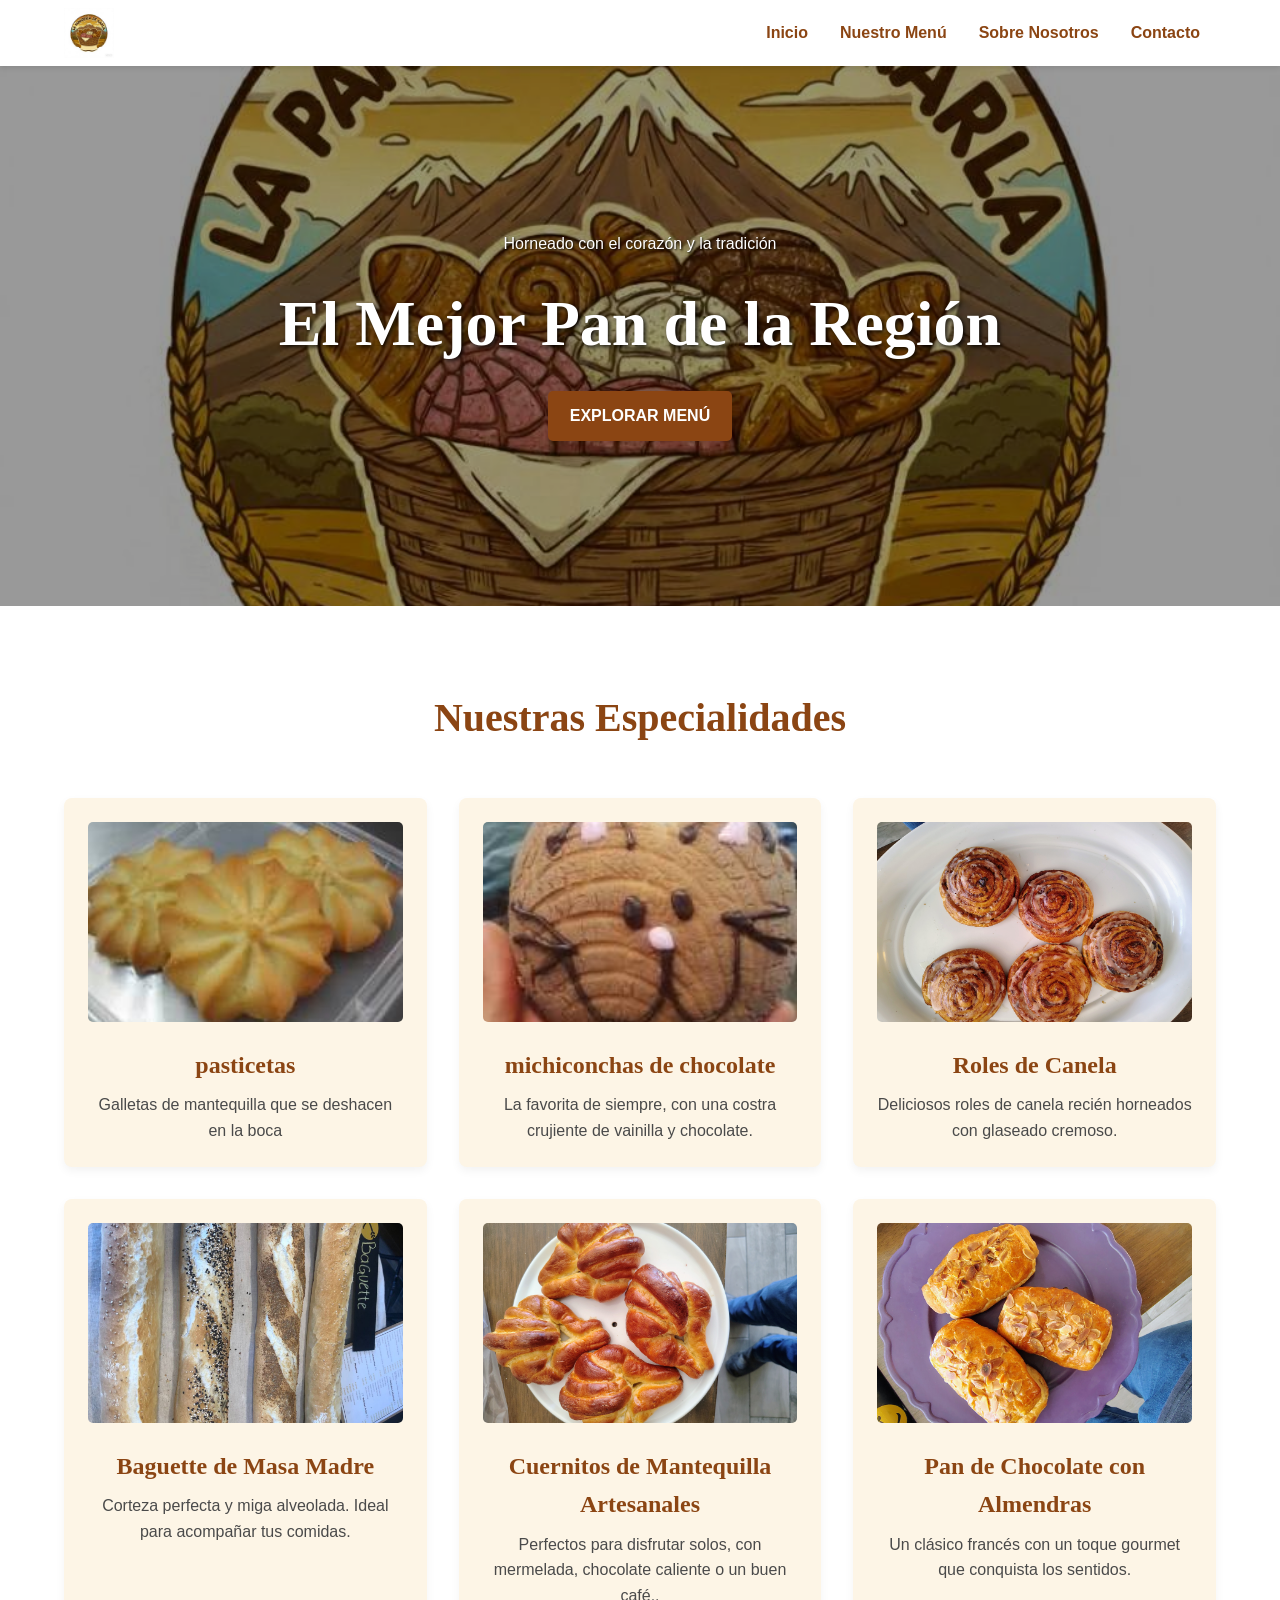
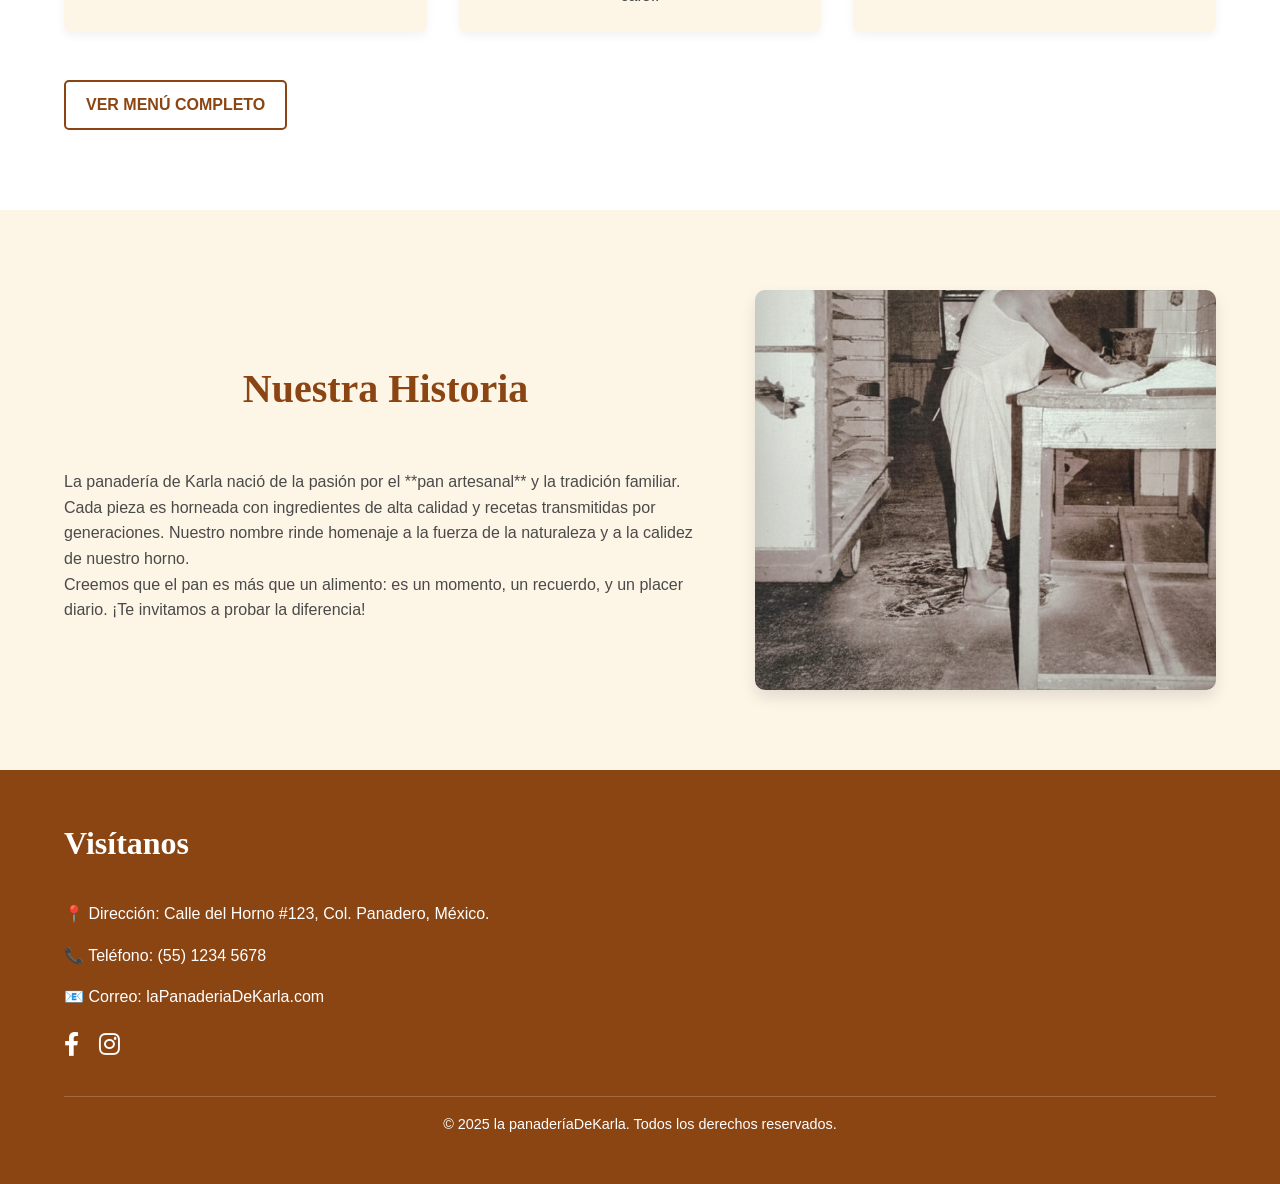
==== index.html @ d8d5f0ce "Update index.html" ====
<!DOCTYPE html>
<html lang="es">
<head>
    <meta charset="UTF-8">
    <meta name="viewport" content="width=device-width, initial-scale=1.0">
    <title>Panadería Artesanal de Karla</title>
    <link rel="stylesheet" href="styles.css">
    <link href="https://cdnjs.cloudflare.com/ajax/libs/font-awesome/6.0.0-beta3/css/all.min.css" rel="stylesheet">
    <script src="" crossorigin="anonymous" async></script>
</head>
<body>
    <header>
        <nav class="navbar">
            <a href="index.html" class="navbar-logo">
                <img src="imagenes/1760627696720.png" alt="La Panadería de Karla" class="logo-image-nav">
            </a>
            <input type="checkbox" id="menu-toggle" class="menu-toggle">
            <label for="menu-toggle" class="hamburger">
                <span class="line"></span>
                <span class="line"></span>
                <span class="line"></span>
            </label>
            <ul class="nav-links">
                <li><a href="#home">Inicio</a></li>
                <li><a href="#menu">Nuestro Menú</a></li>
                <li><a href="#about">Sobre Nosotros</a></li>
                <li><a href="#contact">Contacto</a></li>
            </ul>
        </nav>
    </header>
    <main>
        <section id="home" class="hero">
            <div class="hero-content">
                <p class="tagline">Horneado con el corazón y la tradición</p>
                <h2>El Mejor Pan de la Región</h2>
                <a href="#menu" class="btn primary">Explorar Menú</a>
            </div>
        </section>
        <section id="menu" class="menu-section">
            <h2 class="section-title">Nuestras Especialidades</h2>
            <div class="menu-grid">
                <div class="menu-item">
                    <a href="pasticetas.html">
                        <img src="imagenes/pastisetas.jpeg" alt="Pasticetas de Mantequilla">
                        <h3>pasticetas</h3>
                    </a>
                    <p>Galletas de mantequilla que se deshacen en la boca</p>
                </div>
                <div class="menu-item">
                    <a href="michiconchas.html">
                        <img src="imagenes/michiconchas.jpeg" alt="michiconchas">
                        <h3>michiconchas de chocolate </h3>
                    </a>
                    <p>La favorita de siempre, con una costra crujiente de vainilla y chocolate.</p>
                </div>
                <div class="menu-item">
                    <a href="roles_canela.html">
                        <img src="imagenes/IMG_20251023_111957752_HDR_AE.jpg" alt="Roles de Canela">
                        <h3>Roles de Canela</h3>
                    </a>
                    <p>Deliciosos roles de canela recién horneados con glaseado cremoso.</p>
                </div>
                <div class="menu-item">
                    <a href="baguette.html">
                    <img src="imagenes/IMG-20251023-WA0003.jpg" alt="baguette de Masa Madre">
                    <h3>Baguette de Masa Madre</h3>
                    </a>
                    <p>Corteza perfecta y miga alveolada. Ideal para acompañar tus comidas.</p>
                </div>
                <div class="menu-item">
                    <a href="Cuernitos.html">
                    <img src="imagenes/IMG_20251023_112115477_HDR_AE.jpg" alt="Cuernitos de Mantequilla Artesanales">
                    <h3>Cuernitos de Mantequilla Artesanales</h3>
                    </a>
                    <p>Perfectos para disfrutar solos, con mermelada, 
                        chocolate caliente o un buen café..</p>
                </div>
                <div class="menu-item">
                    <a href="Chocolatin.html">
                    <img src="imagenes/IMG_20251023_112148978_HDR_AE.jpg" alt="Pan de Chocolate con Almendras">
                    <h3>Pan de Chocolate con Almendras</h3>
                    </a>
                    <p>Un clásico francés con un toque gourmet que conquista los sentidos.</p>
                </div>
            </div>
            <a href="#" class="btn secondary">Ver Menú Completo</a>
        </section>
        <section id="about" class="about-section">
            <div class="about-content">
                <h2 class="section-title">Nuestra Historia</h2>
                <p>La panadería de Karla nació de la pasión por el **pan artesanal** y la tradición familiar.
                    Cada pieza es horneada con ingredientes de alta calidad y recetas transmitidas por generaciones.
                    Nuestro nombre rinde homenaje a la fuerza de la naturaleza y a la calidez de nuestro horno.</p>
                <p>Creemos que el pan es más que un alimento: es un momento, un recuerdo, y un placer diario. ¡Te invitamos a probar la diferencia!</p>
            </div>
            <img src="imagenes/1761285554789.jpg" alt="Panadero horneando pan" class="about-image">
        </section>
    </main>
    <footer id="contact" class="footer">
        <div class="footer-content">
            <h2 class="section-title">Visítanos</h2>
            <p>📍 Dirección: Calle del Horno #123, Col. Panadero, México.</p>
            <p>📞 Teléfono: (55) 1234 5678</p>
            <p>📧 Correo: laPanaderiaDeKarla.com</p>
            <div class="social-links">
                <a href="#" aria-label="Facebook"><i class="fab fa-facebook-f"></i></a>
                <a href="#" aria-label="Instagram"><i class="fab fa-instagram"></i></a>
            </div>
        </div>
        <div class="copyright">
            <p>&copy; 2025 la panaderíaDeKarla. Todos los derechos reservados.</p>
        </div>
    </footer>
    <script src="script.js"></script>
</body>
</html>
---- styles.css ----
/* VARIABLES DE COLOR */
:root {
    --color-bread-crust: #8b4513;
    --color-bread-inner: #f4a460;
    --color-background: #fdf5e6;
    --color-text: #4a4a4a;
    --color-white: #ffffff;
    --color-border: #ccc;
    --color-gray-light: #f0f0f0;
    --color-gray-medium: #999;
}

/* RESET Y FUENTES */
*,
*::before,
*::after {
    margin: 0;
    padding: 0;
    box-sizing: border-box;
}

body {
    font-family: 'Roboto', sans-serif;
    color: var(--color-text);
    background-color: var(--color-background);
    line-height: 1.6;
}

h1,
h2,
h3 {
    font-family: 'Playfair Display', serif;
    color: var(--color-bread-crust);
}

a {
    text-decoration: none;
    color: var(--color-bread-crust);
    transition: color 0.3s ease;
}

a:hover,
a:focus {
    color: #6d350c;
}

.section-title {
    text-align: center;
    font-size: 2.5rem;
    margin-bottom: 3rem;
}

/* ------------------------ */
/* ESTILOS DE BOTONES */
/* ------------------------ */
.btn {
    display: inline-block;
    padding: 10px 20px;
    border-radius: 5px;
    transition: background-color 0.3s ease, color 0.3s ease, border-color 0.3s ease;
    font-weight: 700;
    text-transform: uppercase;
    text-align: center;
    border: 2px solid transparent;
    cursor: pointer;
    -webkit-appearance: none;
    -moz-appearance: none;
    appearance: none;
}

/* Estilo Primario (Explorar Menú) */
.btn.primary {
    background-color: var(--color-bread-crust);
    /* Marrón */
    color: var(--color-white);
}

.btn.primary:hover,
.btn.primary:focus {
    background-color: #6d350c;
    outline: none;
    box-shadow: 0 2px 5px rgba(0, 0, 0, 0.2);
}

.btn.secondary {
    background-color: transparent;
    border-color: var(--color-bread-crust);
    color: var(--color-bread-crust);
}

.btn.secondary:hover,
.btn.secondary:focus {
    background-color: var(--color-bread-crust);
    color: var(--color-white);
    outline: none;
    box-shadow: 0 2px 5px rgba(0, 0, 0, 0.2);
}

/* ------------------------ */
/* NAVEGACIÓN (HEADER) */
/* ------------------------ */
header {
    background-color: var(--color-white);
    box-shadow: 0 2px 5px rgba(0, 0, 0, 0.1);
    position: sticky;
    top: 0;
    z-index: 1000;
}

.navbar {
    display: flex;
    justify-content: space-between;
    align-items: center;
    padding: 0.5rem 5%;
    min-height: 60px;
    width: 100%;
}

/* Estilos para el logo en el Navbar (Ajuste para que no se corte) */
.navbar-logo {
    display: flex;
    align-items: center;
    /* QUITAMOS max-height para que la imagen lo defina, pero ajustamos la imagen directamente */
}

.logo-image-nav {
    max-height: 50px;
    /* ¡CLAVE! Esto reduce el tamaño de la imagen del navbar */
    width: auto;
    vertical-align: middle;
}

/* Estilos originales del logo */
.logo {
    font-size: 1.5rem;
    margin: 0;
}

.logo-image {
    max-height: 50px;
    width: auto;
    vertical-align: middle;
}

.nav-links {
    list-style: none;
    display: flex;
}

.nav-links li a {
    padding: 0.5rem 1rem;
    display: block;
    font-weight: 700;
    transition: color 0.3s ease;
}

.nav-links li a:hover,
.nav-links li a:focus {
    color: var(--color-bread-inner);
}

/* Menú Hamburguesa (Móvil) */
.hamburger,
.menu-toggle {
    display: none;
}

/* ------------------------ */
/* SECCIÓN HERO (INICIO) - LOGO DE FONDO GRANDE Y DETRÁS DEL TEXTO */
/* ------------------------ */
.hero {
    /* Usamos el logo como fondo */
    background-image: url('imagenes/1760627696720.png');
    background-position: center center;
    background-repeat: no-repeat;
    /* ¡CLAVE! 'cover' para que cubra la zona y 'background-color' para el efecto gris */
    background-size: cover;
    background-color: #A9A9A9;
    /* Fondo gris para que se note detrás del logo (si es transparente) */
    height: 60vh;
    align-items: center;
    text-align: center;
    color: var(--color-white);
    position: relative;
    padding: 0;
    display: flex;
    justify-content: center;
    align-items: center;
    overflow: hidden;
}

/* Overlay para mejor legibilidad del texto */
.hero::before {
    content: '';
    position: absolute;
    top: 0;
    left: 0;
    right: 0;
    bottom: 0;
    /* Mantenemos el overlay (la capa oscura) */
    background-color: rgba(0, 0, 0, 0.4);
    z-index: 1;
    /* Esto asegura que el overlay esté detrás del texto */
}

.hero-content {
    position: relative;
    z-index: 2;
    /* Poner el texto encima del overlay (y por ende, encima del logo de fondo) */
    display: flex;
    flex-direction: column;
    justify-content: center;
    align-items: center;
}

.hero-content .tagline {
    margin-bottom: 1rem;
    text-shadow: 1px 1px 2px rgba(0, 0, 0, 0.8);
}

.hero-content h2 {
    font-size: 4rem;
    margin: 0;
    color: var(--color-white);
    text-shadow: 2px 2px 4px rgba(0, 0, 0, 0.8);
    margin-bottom: 1rem;
}

.hero-content .btn {
    margin-top: auto;
}

/* ------------------------ */
/* SECCIÓN MENÚ DESTACADO */
/* ------------------------ */
.menu-section {
    padding: 5rem 5%;
    background-color: var(--color-white);
}

.menu-grid {
    display: grid;
    grid-template-columns: repeat(auto-fit, minmax(300px, 1fr));
    gap: 2rem;
    margin-bottom: 3rem;
}

.menu-item {
    text-align: center;
    background-color: var(--color-background);
    padding: 1.5rem;
    border-radius: 8px;
    box-shadow: 0 4px 10px rgba(0, 0, 0, 0.05);
    transition: transform 0.2s ease-in-out;
}

.menu-item:hover,
.menu-item:focus {
    transform: scale(1.05);
    box-shadow: 0 6px 12px rgba(0, 0, 0, 0.1);
    outline: none;
}

.menu-item img {
    width: 100%;
    height: 200px;
    object-fit: cover;
    border-radius: 5px;
    margin-bottom: 1rem;
}

.menu-item h3 {
    margin-bottom: 0.5rem;
    font-size: 1.5rem;
}

/* Estilos para los enlaces en los menu-items */
.menu-item a {
    text-decoration: none;
    color: inherit; /* Hereda el color del texto del contenedor */
    display: block; /* Hace que el enlace ocupe todo el bloque */
    border-radius: 8px; /* Opcional: añade bordes redondeados */
    transition: all 0.3s ease; /* Transición suave */
}

.menu-item a:hover {
    transform: scale(1.03); /* Ligeramente más grande al hacer hover */
}

/* ------------------------ */
/* SECCIÓN SOBRE NOSOTROS */
/* ------------------------ */
.about-section {
    padding: 5rem 5%;
    display: flex;
    align-items: center;
    gap: 3rem;
}

.about-content {
    flex: 1;
}

.about-image {
    width: 40%;
    max-height: 400px;
    object-fit: cover;
    border-radius: 10px;
    box-shadow: 0 8px 15px rgba(0, 0, 0, 0.1);
}

/* ------------------------ */
/* FOOTER Y CONTACTO */
/* ------------------------ */
.footer {
    background-color: var(--color-bread-crust);
    color: var(--color-white);
    padding: 3rem 5%;
}

.footer-content {
    display: flex;
    flex-direction: column;
    gap: 1rem;
    margin-bottom: 2rem;
}

.footer .section-title {
    color: var(--color-white);
    text-align: left;
    margin-bottom: 1rem;
    font-size: 2rem;
}

.social-links a {
    color: var(--color-white);
    font-size: 1.5rem;
    margin-right: 1rem;
    transition: color 0.3s ease;
}

.social-links a:hover,
.social-links a:focus {
    color: var(--color-bread-inner);
}

.copyright {
    text-align: center;
    border-top: 1px solid rgba(255, 255, 255, 0.2);
    padding-top: 1rem;
    font-size: 0.9rem;
}

/* ------------------------ */
/* MEDIA QUERIES (RESPONSIVIDAD) */
/* ------------------------ */
/* Estilos para Tablet y Móvil (Pantallas menores a 992px) */
@media (max-width: 992px) {

    /* Hero */
    .hero-content h2 {
        font-size: 3rem;
    }

    /* Sobre Nosotros */
    .about-section {
        flex-direction: column;
        text-align: center;
    }

    .about-image {
        width: 100%;
        max-width: 450px;
    }

    /* Menú */
    .nav-links {
        position: fixed;
        top: 65px;
        /* Altura del header */
        left: 0;
        background-color: var(--color-bread-crust);
        width: 100%;
        height: 100vh;
        flex-direction: column;
        transform: translateX(-100%);
        transition: transform 0.3s ease-in-out;
        padding-top: 2rem;
    }

    .nav-links li a {
        color: var(--color-white);
        padding: 1rem 5%;
        border-bottom: 1px solid rgba(255, 255, 255, 0.1);
        text-align: center;
    }

    /* Menú Hamburguesa */
    .hamburger {
        display: block;
        cursor: pointer;
    }

    .hamburger .line {
        display: block;
        width: 25px;
        height: 3px;
        margin: 5px;
        background-color: var(--color-bread-crust);
        transition: all 0.3s ease;
    }

    /* Mostrar el menú al marcar el checkbox */
    .menu-toggle:checked~.nav-links {
        transform: translateX(0);
    }

    /* Animación de la hamburguesa (opcional) */
    .menu-toggle:checked~.hamburger .line:nth-child(1) {
        transform: translateY(8px) rotate(45deg);
    }

    .menu-toggle:checked~.hamburger .line:nth-child(2) {
        opacity: 0;
    }

    .menu-toggle:checked~.hamburger .line:nth-child(3) {
        transform: translateY(-8px) rotate(-45deg);
    }
}

/* ------------------------ */
/* ESTILOS PARA LA PÁGINA DE PRODUCTO */
/* ------------------------ */
.product-page {
    padding: 2rem 5%; /* Añade un poco de espacio alrededor del contenido */
}

.product-detail {
    display: flex;
    flex-direction: column; /* Apila la imagen y la información en pantallas pequeñas */
    align-items: center; /* Centra los elementos horizontalmente */
    gap: 2rem; /* Espacio entre la imagen y la información */
    max-width: 800px; /* Limita el ancho máximo del contenido */
    margin: 0 auto; /* Centra el contenido en la página */
}

.product-image {
    width: 100%; /* La imagen ocupa todo el ancho disponible */
    max-width: 500px; /* Ancho máximo de la imagen */
}

.product-image img {
    width: 100%; /* La imagen se ajusta al ancho de su contenedor */
    height: auto; /* Mantiene la proporción */
    display: block; /* Elimina espacio extra debajo de la imagen */
    border-radius: 8px; /* Bordes redondeados */
    box-shadow: 0 4px 8px rgba(0, 0, 0, 0.1); /* Sombra suave */
}

.product-info {
    text-align: center; /* Centra el texto en pantallas pequeñas */
}

.product-info h2 {
    font-size: 2rem;
    margin-bottom: 1rem;
}

.product-description {
    margin-bottom: 1rem;
}

.product-ingredients {
    font-style: italic;
    color: var(--color-gray-medium);
    margin-bottom: 1.5rem;
}

.product-buttons {
    display: flex;
    justify-content: center; /* Centra los botones horizontalmente */
    gap: 1rem; /* Espacio entre los botones */
}

/* Media query para pantallas más grandes (tablets y desktops) */
@media (min-width: 768px) {
    .product-detail {
        flex-direction: row; /* Coloca la imagen y la información lado a lado */
        text-align: left; /* Alinea el texto a la izquierda */
    }

    .product-image {
        width: 50%; /* La imagen ocupa el 50% del ancho */
    }

    .product-info {
        width: 50%; /* La información ocupa el 50% del ancho */
        text-align: left; /* Alinea el texto a la izquierda */
    }

    .product-buttons {
        justify-content: flex-start; /* Alinea los botones a la izquierda */
    }
}
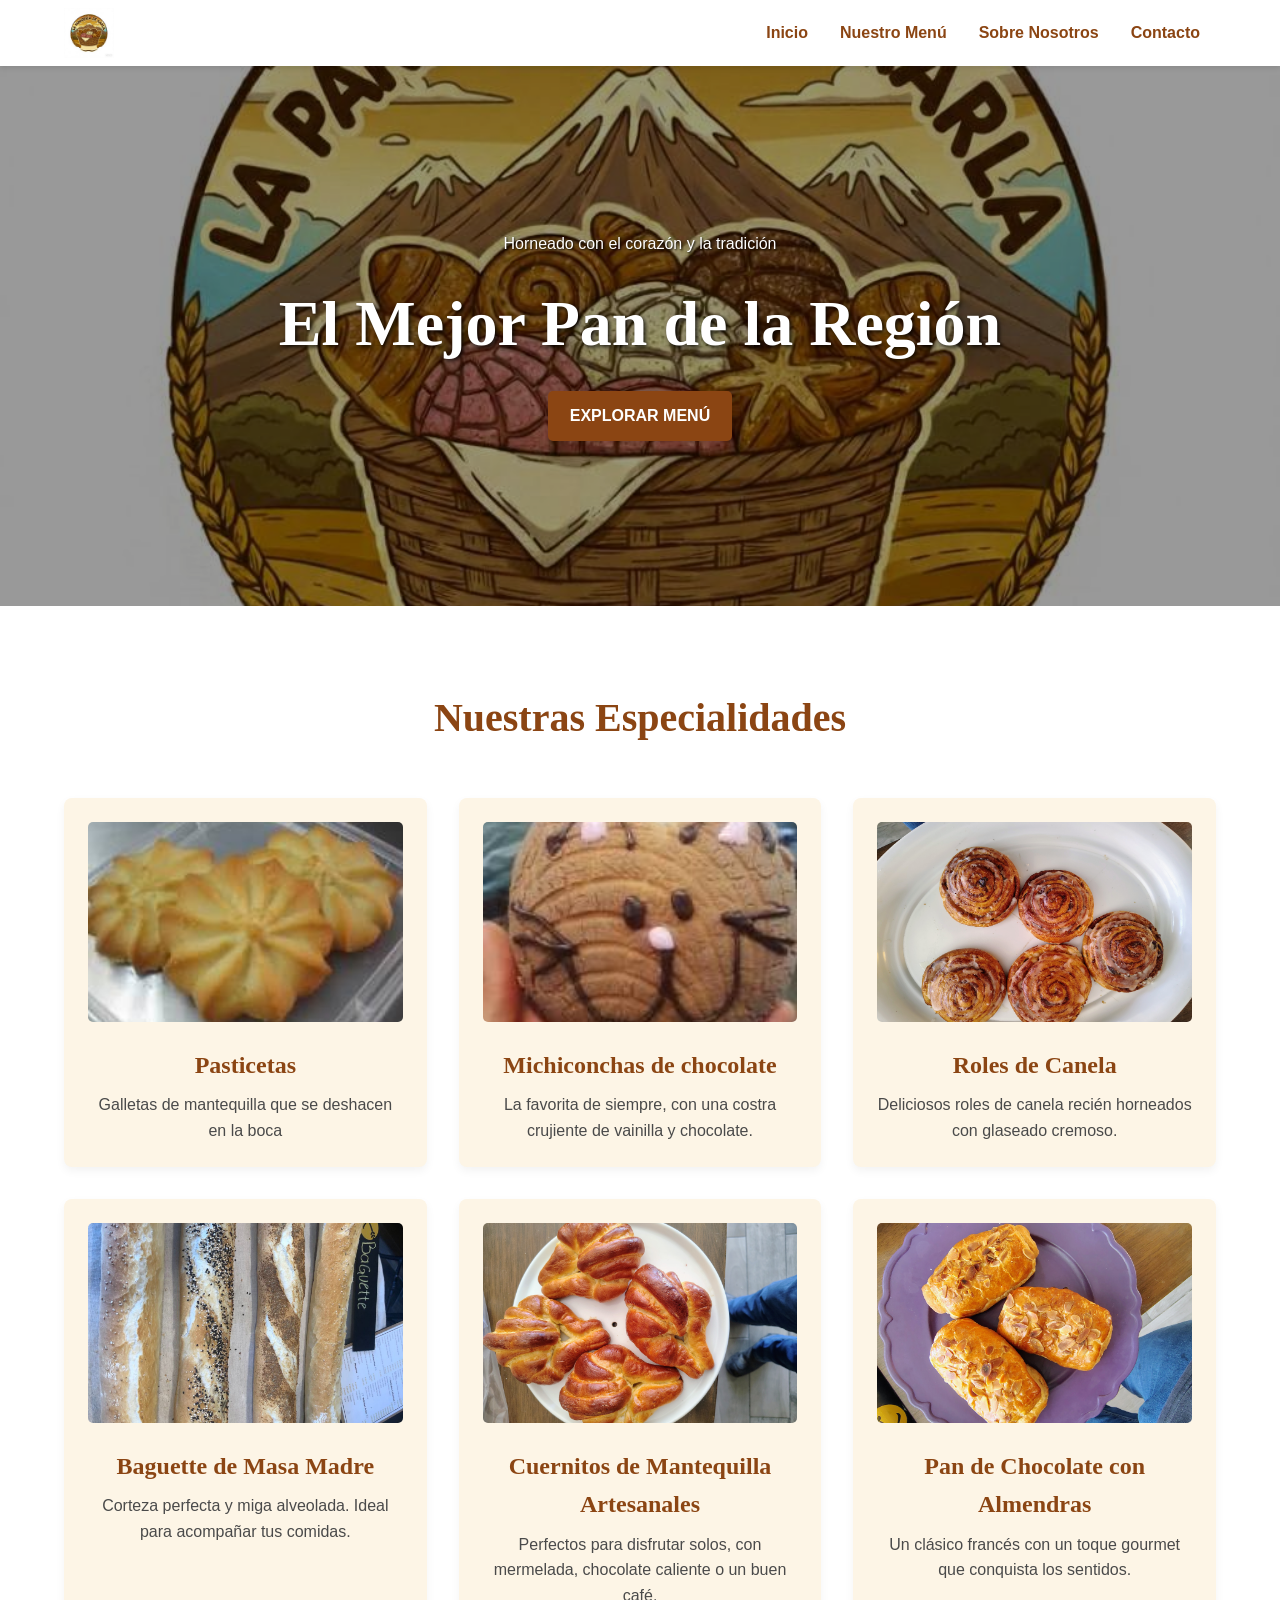
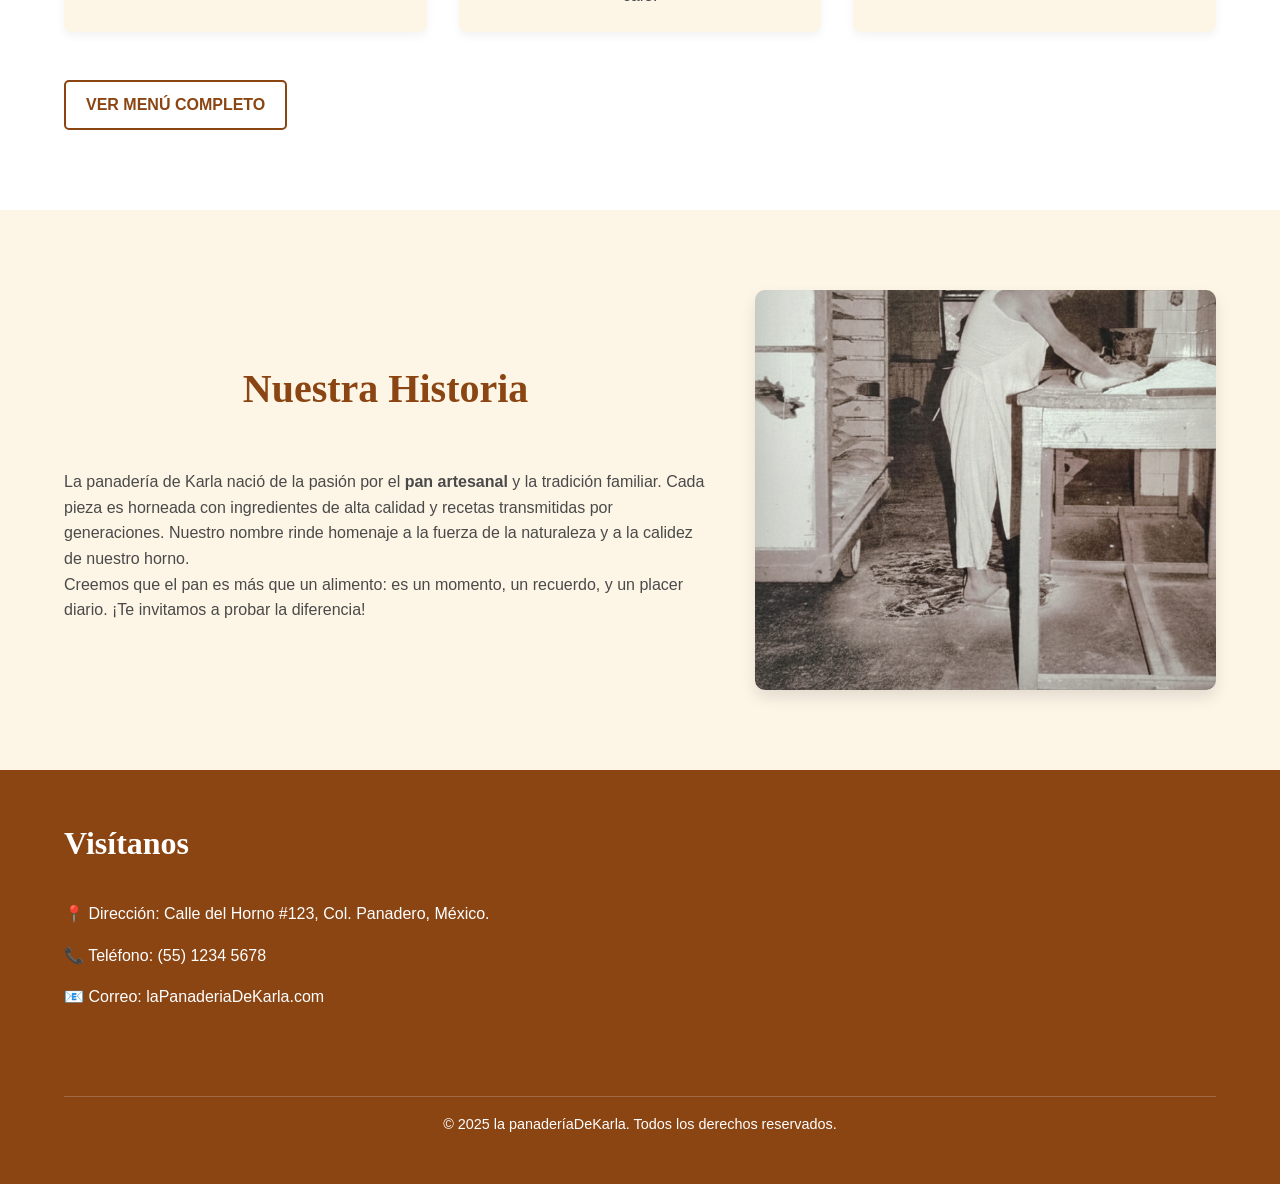
==== commit 413a3e6a: "Update index.html" ====
--- a/index.html
+++ b/index.html
@@ -5,7 +5,7 @@
     <meta name="viewport" content="width=device-width, initial-scale=1.0">
     <title>Panadería Artesanal de Karla</title>
     <link rel="stylesheet" href="styles.css">
-    <link href="https://cdnjs.cloudflare.com/ajax/libs/font-awesome/6.0.0-beta3/css/all.min.css" rel="stylesheet">
+    <link href="" rel="stylesheet">
     <script src="" crossorigin="anonymous" async></script>
 </head>
 <body>
@@ -42,14 +42,14 @@
                 <div class="menu-item">
                     <a href="pasticetas.html">
                         <img src="imagenes/pastisetas.jpeg" alt="Pasticetas de Mantequilla">
-                        <h3>pasticetas</h3>
+                        <h3>Pasticetas</h3>
                     </a>
                     <p>Galletas de mantequilla que se deshacen en la boca</p>
                 </div>
                 <div class="menu-item">
                     <a href="michiconchas.html">
-                        <img src="imagenes/michiconchas.jpeg" alt="michiconchas">
-                        <h3>michiconchas de chocolate </h3>
+                        <img src="imagenes/michiconchas.jpeg" alt="Michiconchas">
+                        <h3>Michiconchas de chocolate</h3>
                     </a>
                     <p>La favorita de siempre, con una costra crujiente de vainilla y chocolate.</p>
                 </div>
@@ -62,23 +62,22 @@
                 </div>
                 <div class="menu-item">
                     <a href="baguette.html">
-                    <img src="imagenes/IMG-20251023-WA0003.jpg" alt="baguette de Masa Madre">
-                    <h3>Baguette de Masa Madre</h3>
+                        <img src="imagenes/IMG-20251023-WA0003.jpg" alt="Baguette de Masa Madre">
+                        <h3>Baguette de Masa Madre</h3>
                     </a>
                     <p>Corteza perfecta y miga alveolada. Ideal para acompañar tus comidas.</p>
                 </div>
                 <div class="menu-item">
                     <a href="Cuernitos.html">
-                    <img src="imagenes/IMG_20251023_112115477_HDR_AE.jpg" alt="Cuernitos de Mantequilla Artesanales">
-                    <h3>Cuernitos de Mantequilla Artesanales</h3>
+                        <img src="imagenes/IMG_20251023_112115477_HDR_AE.jpg" alt="Cuernitos de Mantequilla Artesanales">
+                        <h3>Cuernitos de Mantequilla Artesanales</h3>
                     </a>
-                    <p>Perfectos para disfrutar solos, con mermelada, 
-                        chocolate caliente o un buen café..</p>
+                    <p>Perfectos para disfrutar solos, con mermelada, chocolate caliente o un buen café.</p>
                 </div>
                 <div class="menu-item">
                     <a href="Chocolatin.html">
-                    <img src="imagenes/IMG_20251023_112148978_HDR_AE.jpg" alt="Pan de Chocolate con Almendras">
-                    <h3>Pan de Chocolate con Almendras</h3>
+                        <img src="imagenes/IMG_20251023_112148978_HDR_AE.jpg" alt="Pan de Chocolate con Almendras">
+                        <h3>Pan de Chocolate con Almendras</h3>
                     </a>
                     <p>Un clásico francés con un toque gourmet que conquista los sentidos.</p>
                 </div>
@@ -88,7 +87,7 @@
         <section id="about" class="about-section">
             <div class="about-content">
                 <h2 class="section-title">Nuestra Historia</h2>
-                <p>La panadería de Karla nació de la pasión por el **pan artesanal** y la tradición familiar.
+                <p>La panadería de Karla nació de la pasión por el <b>pan artesanal</b> y la tradición familiar.
                     Cada pieza es horneada con ingredientes de alta calidad y recetas transmitidas por generaciones.
                     Nuestro nombre rinde homenaje a la fuerza de la naturaleza y a la calidez de nuestro horno.</p>
                 <p>Creemos que el pan es más que un alimento: es un momento, un recuerdo, y un placer diario. ¡Te invitamos a probar la diferencia!</p>
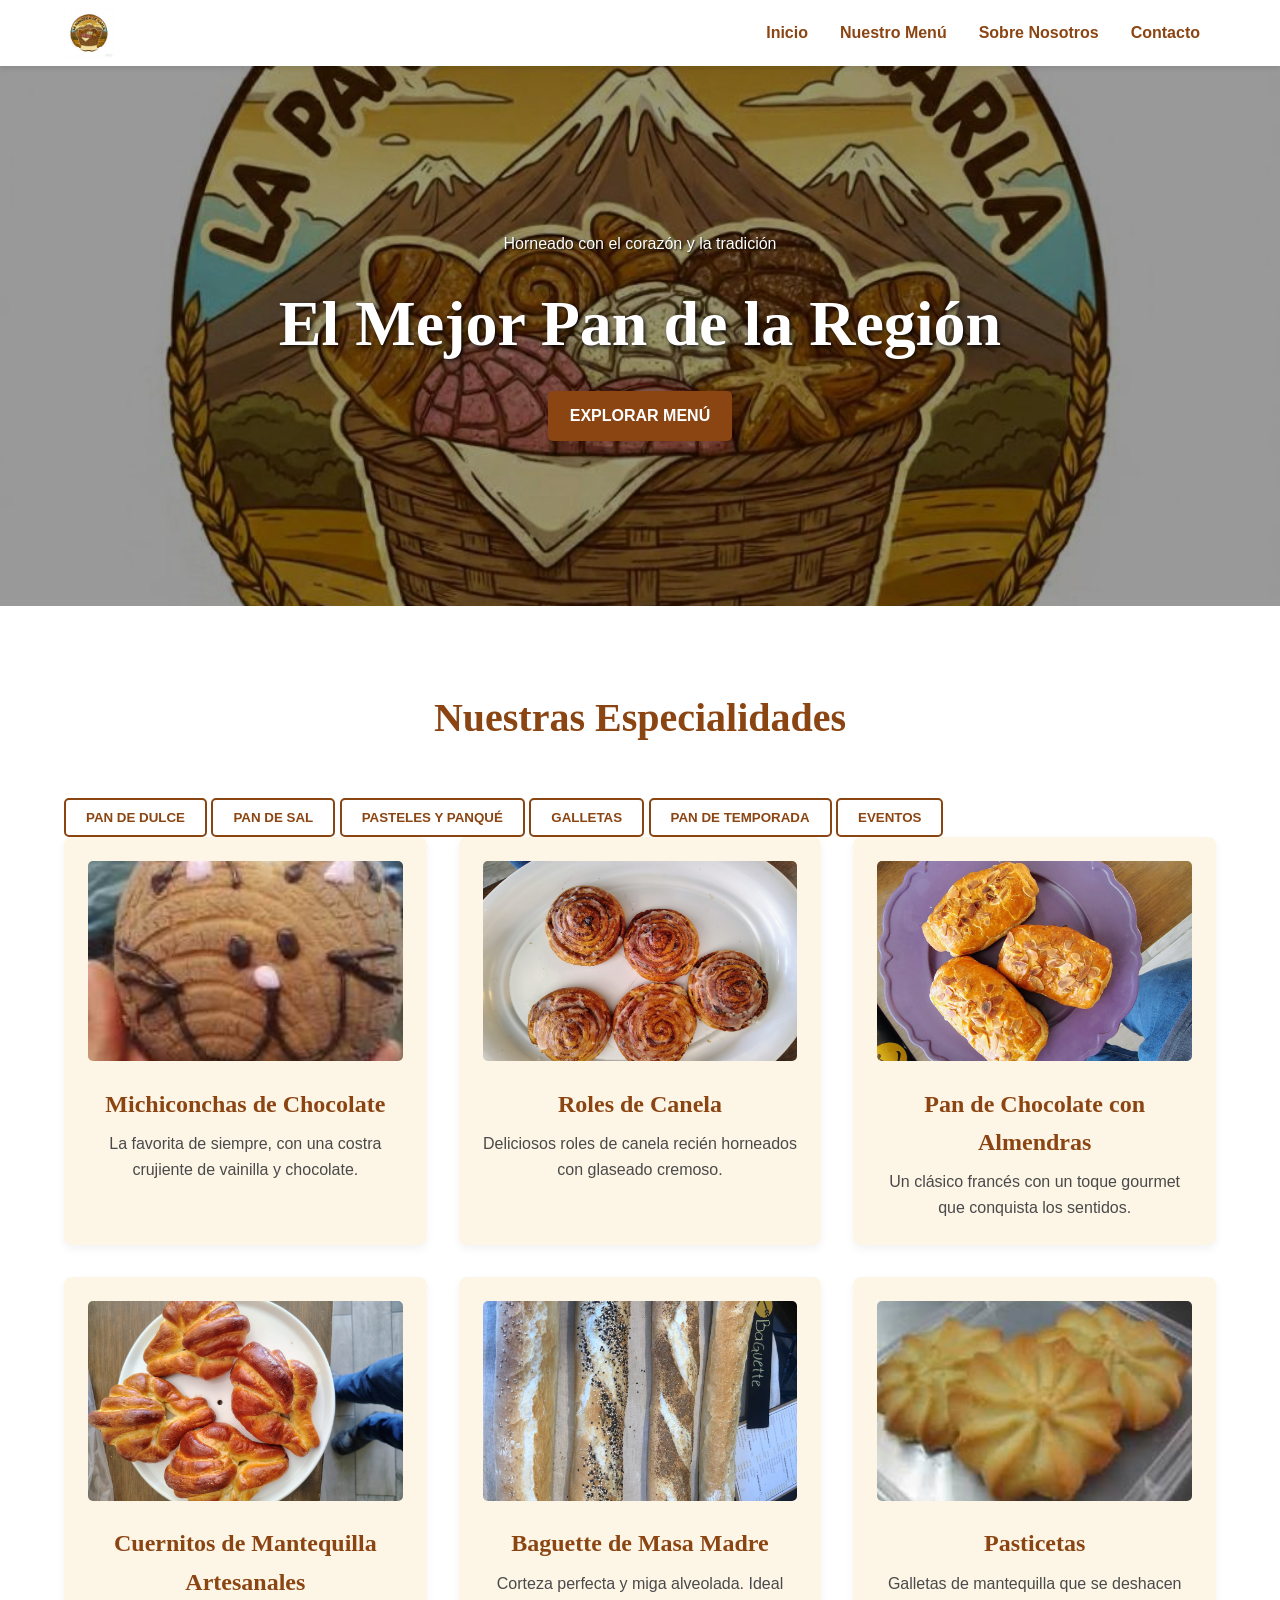
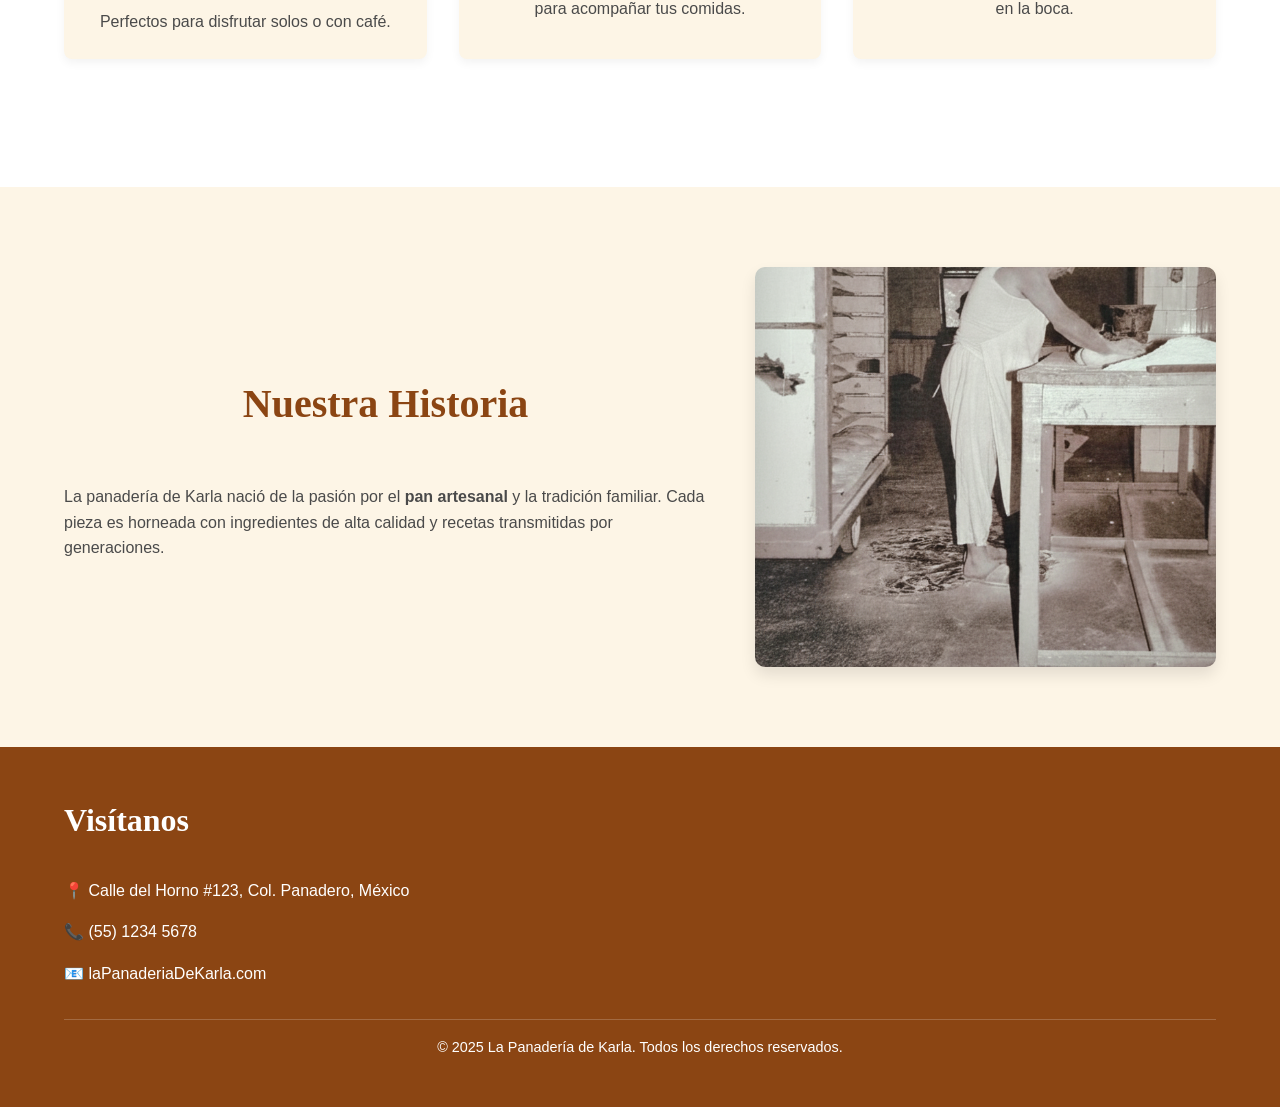
==== commit 92b365ac: "Update index.html" ====
--- a/index.html
+++ b/index.html
@@ -1,115 +1,133 @@
 <!DOCTYPE html>
 <html lang="es">
 <head>
-    <meta charset="UTF-8">
-    <meta name="viewport" content="width=device-width, initial-scale=1.0">
-    <title>Panadería Artesanal de Karla</title>
-    <link rel="stylesheet" href="styles.css">
-    <link href="" rel="stylesheet">
-    <script src="" crossorigin="anonymous" async></script>
+  <meta charset="UTF-8">
+  <meta name="viewport" content="width=device-width, initial-scale=1.0">
+  <title>Panadería Artesanal de Karla</title>
+  <link rel="stylesheet" href="styles.css">
 </head>
 <body>
-    <header>
-        <nav class="navbar">
-            <a href="index.html" class="navbar-logo">
-                <img src="imagenes/1760627696720.png" alt="La Panadería de Karla" class="logo-image-nav">
-            </a>
-            <input type="checkbox" id="menu-toggle" class="menu-toggle">
-            <label for="menu-toggle" class="hamburger">
-                <span class="line"></span>
-                <span class="line"></span>
-                <span class="line"></span>
-            </label>
-            <ul class="nav-links">
-                <li><a href="#home">Inicio</a></li>
-                <li><a href="#menu">Nuestro Menú</a></li>
-                <li><a href="#about">Sobre Nosotros</a></li>
-                <li><a href="#contact">Contacto</a></li>
-            </ul>
-        </nav>
-    </header>
-    <main>
-        <section id="home" class="hero">
-            <div class="hero-content">
-                <p class="tagline">Horneado con el corazón y la tradición</p>
-                <h2>El Mejor Pan de la Región</h2>
-                <a href="#menu" class="btn primary">Explorar Menú</a>
-            </div>
-        </section>
-        <section id="menu" class="menu-section">
-            <h2 class="section-title">Nuestras Especialidades</h2>
-            <div class="menu-grid">
-                <div class="menu-item">
-                    <a href="pasticetas.html">
-                        <img src="imagenes/pastisetas.jpeg" alt="Pasticetas de Mantequilla">
-                        <h3>Pasticetas</h3>
-                    </a>
-                    <p>Galletas de mantequilla que se deshacen en la boca</p>
-                </div>
-                <div class="menu-item">
-                    <a href="michiconchas.html">
-                        <img src="imagenes/michiconchas.jpeg" alt="Michiconchas">
-                        <h3>Michiconchas de chocolate</h3>
-                    </a>
-                    <p>La favorita de siempre, con una costra crujiente de vainilla y chocolate.</p>
-                </div>
-                <div class="menu-item">
-                    <a href="roles_canela.html">
-                        <img src="imagenes/IMG_20251023_111957752_HDR_AE.jpg" alt="Roles de Canela">
-                        <h3>Roles de Canela</h3>
-                    </a>
-                    <p>Deliciosos roles de canela recién horneados con glaseado cremoso.</p>
-                </div>
-                <div class="menu-item">
-                    <a href="baguette.html">
-                        <img src="imagenes/IMG-20251023-WA0003.jpg" alt="Baguette de Masa Madre">
-                        <h3>Baguette de Masa Madre</h3>
-                    </a>
-                    <p>Corteza perfecta y miga alveolada. Ideal para acompañar tus comidas.</p>
-                </div>
-                <div class="menu-item">
-                    <a href="Cuernitos.html">
-                        <img src="imagenes/IMG_20251023_112115477_HDR_AE.jpg" alt="Cuernitos de Mantequilla Artesanales">
-                        <h3>Cuernitos de Mantequilla Artesanales</h3>
-                    </a>
-                    <p>Perfectos para disfrutar solos, con mermelada, chocolate caliente o un buen café.</p>
-                </div>
-                <div class="menu-item">
-                    <a href="Chocolatin.html">
-                        <img src="imagenes/IMG_20251023_112148978_HDR_AE.jpg" alt="Pan de Chocolate con Almendras">
-                        <h3>Pan de Chocolate con Almendras</h3>
-                    </a>
-                    <p>Un clásico francés con un toque gourmet que conquista los sentidos.</p>
-                </div>
-            </div>
-            <a href="#" class="btn secondary">Ver Menú Completo</a>
-        </section>
-        <section id="about" class="about-section">
-            <div class="about-content">
-                <h2 class="section-title">Nuestra Historia</h2>
-                <p>La panadería de Karla nació de la pasión por el <b>pan artesanal</b> y la tradición familiar.
-                    Cada pieza es horneada con ingredientes de alta calidad y recetas transmitidas por generaciones.
-                    Nuestro nombre rinde homenaje a la fuerza de la naturaleza y a la calidez de nuestro horno.</p>
-                <p>Creemos que el pan es más que un alimento: es un momento, un recuerdo, y un placer diario. ¡Te invitamos a probar la diferencia!</p>
-            </div>
-            <img src="imagenes/1761285554789.jpg" alt="Panadero horneando pan" class="about-image">
-        </section>
-    </main>
-    <footer id="contact" class="footer">
-        <div class="footer-content">
-            <h2 class="section-title">Visítanos</h2>
-            <p>📍 Dirección: Calle del Horno #123, Col. Panadero, México.</p>
-            <p>📞 Teléfono: (55) 1234 5678</p>
-            <p>📧 Correo: laPanaderiaDeKarla.com</p>
-            <div class="social-links">
-                <a href="#" aria-label="Facebook"><i class="fab fa-facebook-f"></i></a>
-                <a href="#" aria-label="Instagram"><i class="fab fa-instagram"></i></a>
-            </div>
+  <header>
+    <nav class="navbar">
+      <a href="index.html" class="navbar-logo">
+        <img src="imagenes/1760627696720.png" alt="La Panadería de Karla" class="logo-image-nav">
+      </a>
+      <input type="checkbox" id="menu-toggle" class="menu-toggle">
+      <label for="menu-toggle" class="hamburger">
+        <span class="line"></span>
+        <span class="line"></span>
+        <span class="line"></span>
+      </label>
+      <ul class="nav-links">
+        <li><a href="#home">Inicio</a></li>
+        <li><a href="#menu">Nuestro Menú</a></li>
+        <li><a href="#about">Sobre Nosotros</a></li>
+        <li><a href="#contact">Contacto</a></li>
+      </ul>
+    </nav>
+  </header>
+
+  <main>
+    <section id="home" class="hero">
+      <div class="hero-content">
+        <p class="tagline">Horneado con el corazón y la tradición</p>
+        <h2>El Mejor Pan de la Región</h2>
+        <a href="#menu" class="btn primary">Explorar Menú</a>
+      </div>
+    </section>
+
+    <section id="menu" class="menu-section">
+      <h2 class="section-title">Nuestras Especialidades</h2>
+
+      <!-- BOTONES DE CATEGORÍAS -->
+      <div class="category-buttons">
+        <button class="btn secondary active" data-category="pan-dulce">Pan de Dulce</button>
+        <button class="btn secondary" data-category="pan-sal">Pan de Sal</button>
+        <button class="btn secondary" data-category="pasteles">Pasteles y Panqué</button>
+        <button class="btn secondary" data-category="galletas">Galletas</button>
+        <button class="btn secondary" data-category="temporada">Pan de Temporada</button>
+        <button class="btn secondary" data-category="eventos">Eventos</button>
+      </div>
+
+      <!-- PRODUCTOS -->
+      <div class="menu-grid">
+
+        <!-- PAN DE DULCE -->
+        <div class="menu-item" data-category="pan-dulce">
+          <a href="michiconchas.html">
+            <img src="imagenes/michiconchas.jpeg" alt="Michiconchas">
+            <h3>Michiconchas de Chocolate</h3>
+          </a>
+          <p>La favorita de siempre, con una costra crujiente de vainilla y chocolate.</p>
         </div>
-        <div class="copyright">
-            <p>&copy; 2025 la panaderíaDeKarla. Todos los derechos reservados.</p>
+
+        <div class="menu-item" data-category="pan-dulce">
+          <a href="roles_canela.html">
+            <img src="imagenes/IMG_20251023_111957752_HDR_AE.jpg" alt="Roles de Canela">
+            <h3>Roles de Canela</h3>
+          </a>
+          <p>Deliciosos roles de canela recién horneados con glaseado cremoso.</p>
         </div>
-    </footer>
-    <script src="script.js"></script>
+
+        <div class="menu-item" data-category="pan-dulce">
+          <a href="Chocolatin.html">
+            <img src="imagenes/IMG_20251023_112148978_HDR_AE.jpg" alt="Pan de Chocolate con Almendras">
+            <h3>Pan de Chocolate con Almendras</h3>
+          </a>
+          <p>Un clásico francés con un toque gourmet que conquista los sentidos.</p>
+        </div>
+
+        <div class="menu-item" data-category="pan-dulce">
+          <a href="Cuernitos.html">
+            <img src="imagenes/IMG_20251023_112115477_HDR_AE.jpg" alt="Cuernitos">
+            <h3>Cuernitos de Mantequilla Artesanales</h3>
+          </a>
+          <p>Perfectos para disfrutar solos o con café.</p>
+        </div>
+
+        <!-- PAN DE SAL -->
+        <div class="menu-item" data-category="pan-sal">
+          <a href="baguette.html">
+            <img src="imagenes/IMG-20251023-WA0003.jpg" alt="Baguette de Masa Madre">
+            <h3>Baguette de Masa Madre</h3>
+          </a>
+          <p>Corteza perfecta y miga alveolada. Ideal para acompañar tus comidas.</p>
+        </div>
+
+        <!-- GALLETAS -->
+        <div class="menu-item" data-category="galletas">
+          <a href="pasticetas.html">
+            <img src="imagenes/pastisetas.jpeg" alt="Pasticetas de Mantequilla">
+            <h3>Pasticetas</h3>
+          </a>
+          <p>Galletas de mantequilla que se deshacen en la boca.</p>
+        </div>
+
+      </div>
+    </section>
+
+    <section id="about" class="about-section">
+      <div class="about-content">
+        <h2 class="section-title">Nuestra Historia</h2>
+        <p>La panadería de Karla nació de la pasión por el <b>pan artesanal</b> y la tradición familiar.
+          Cada pieza es horneada con ingredientes de alta calidad y recetas transmitidas por generaciones.</p>
+      </div>
+      <img src="imagenes/1761285554789.jpg" alt="Panadero horneando pan" class="about-image">
+    </section>
+  </main>
+
+  <footer id="contact" class="footer">
+    <div class="footer-content">
+      <h2 class="section-title">Visítanos</h2>
+      <p>📍 Calle del Horno #123, Col. Panadero, México</p>
+      <p>📞 (55) 1234 5678</p>
+      <p>📧 laPanaderiaDeKarla.com</p>
+    </div>
+    <div class="copyright">
+      <p>&copy; 2025 La Panadería de Karla. Todos los derechos reservados.</p>
+    </div>
+  </footer>
+
+  <script src="script.js"></script>
 </body>
 </html>
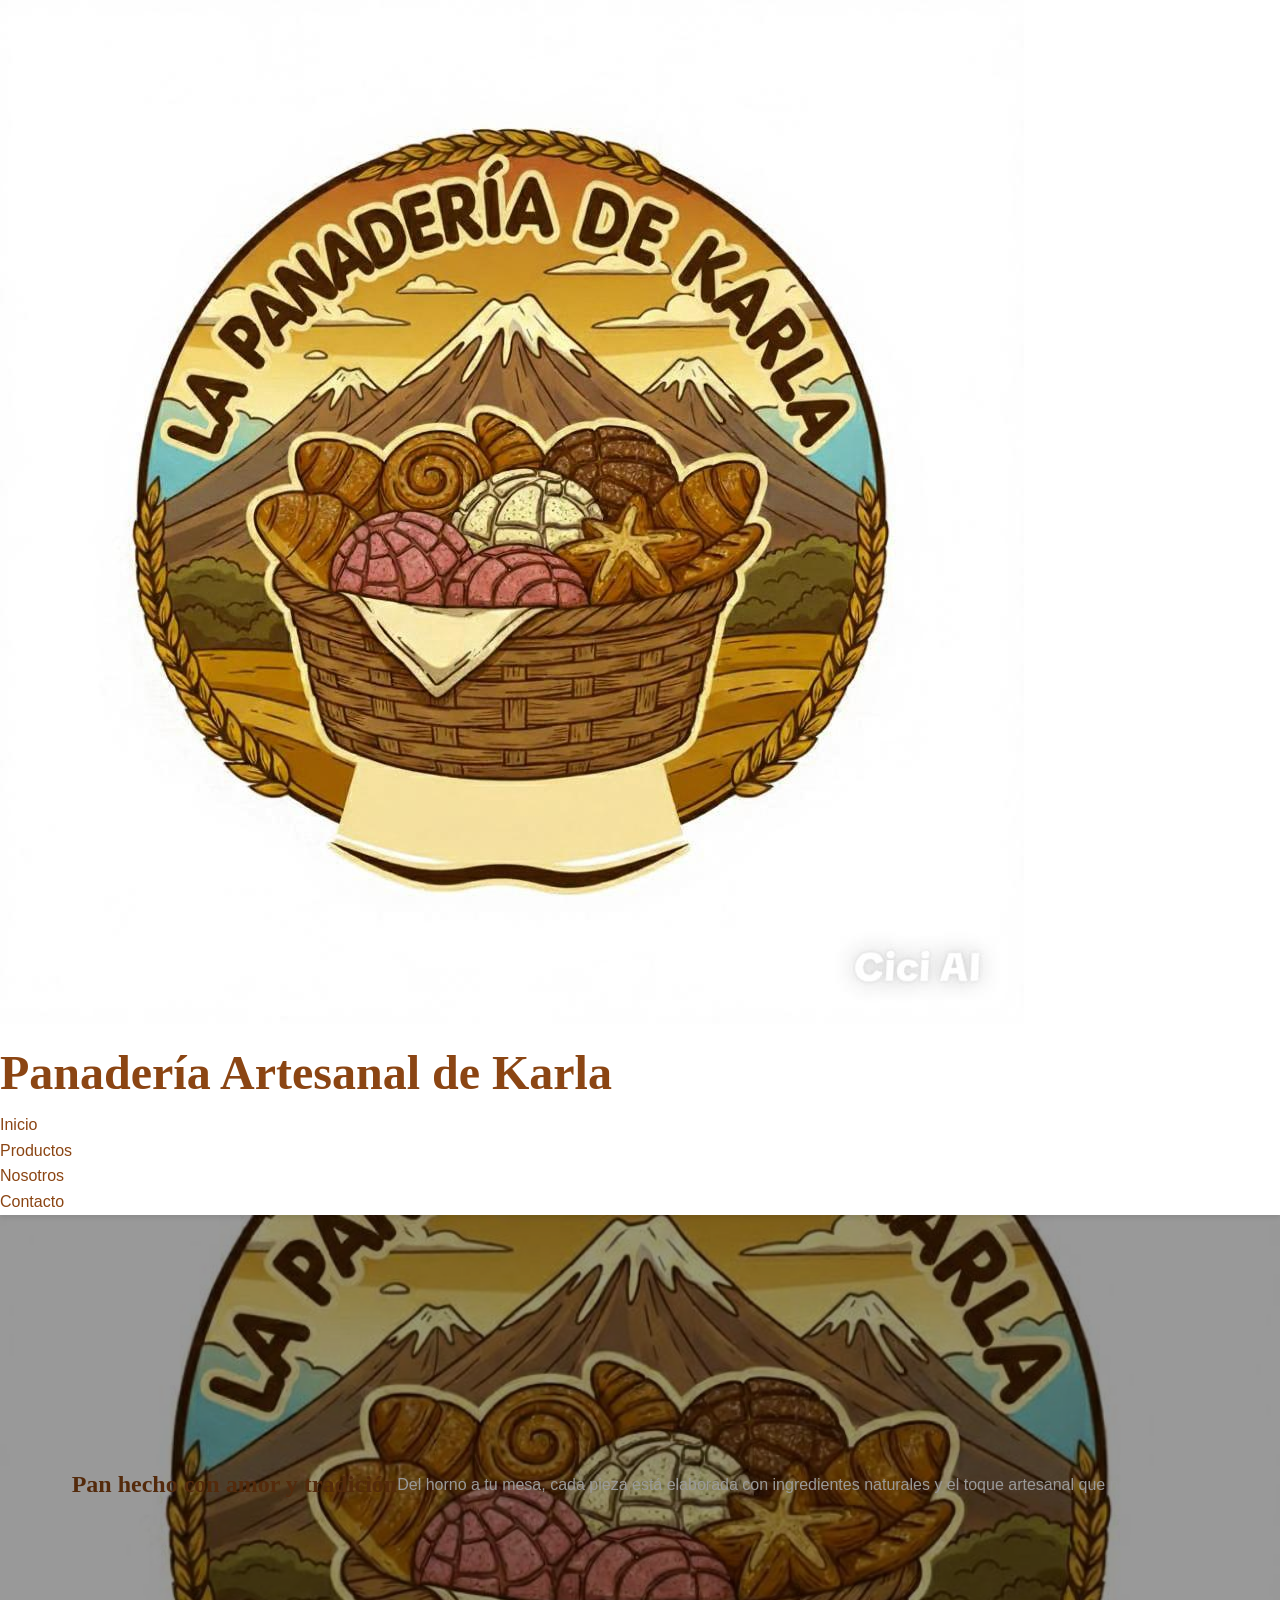
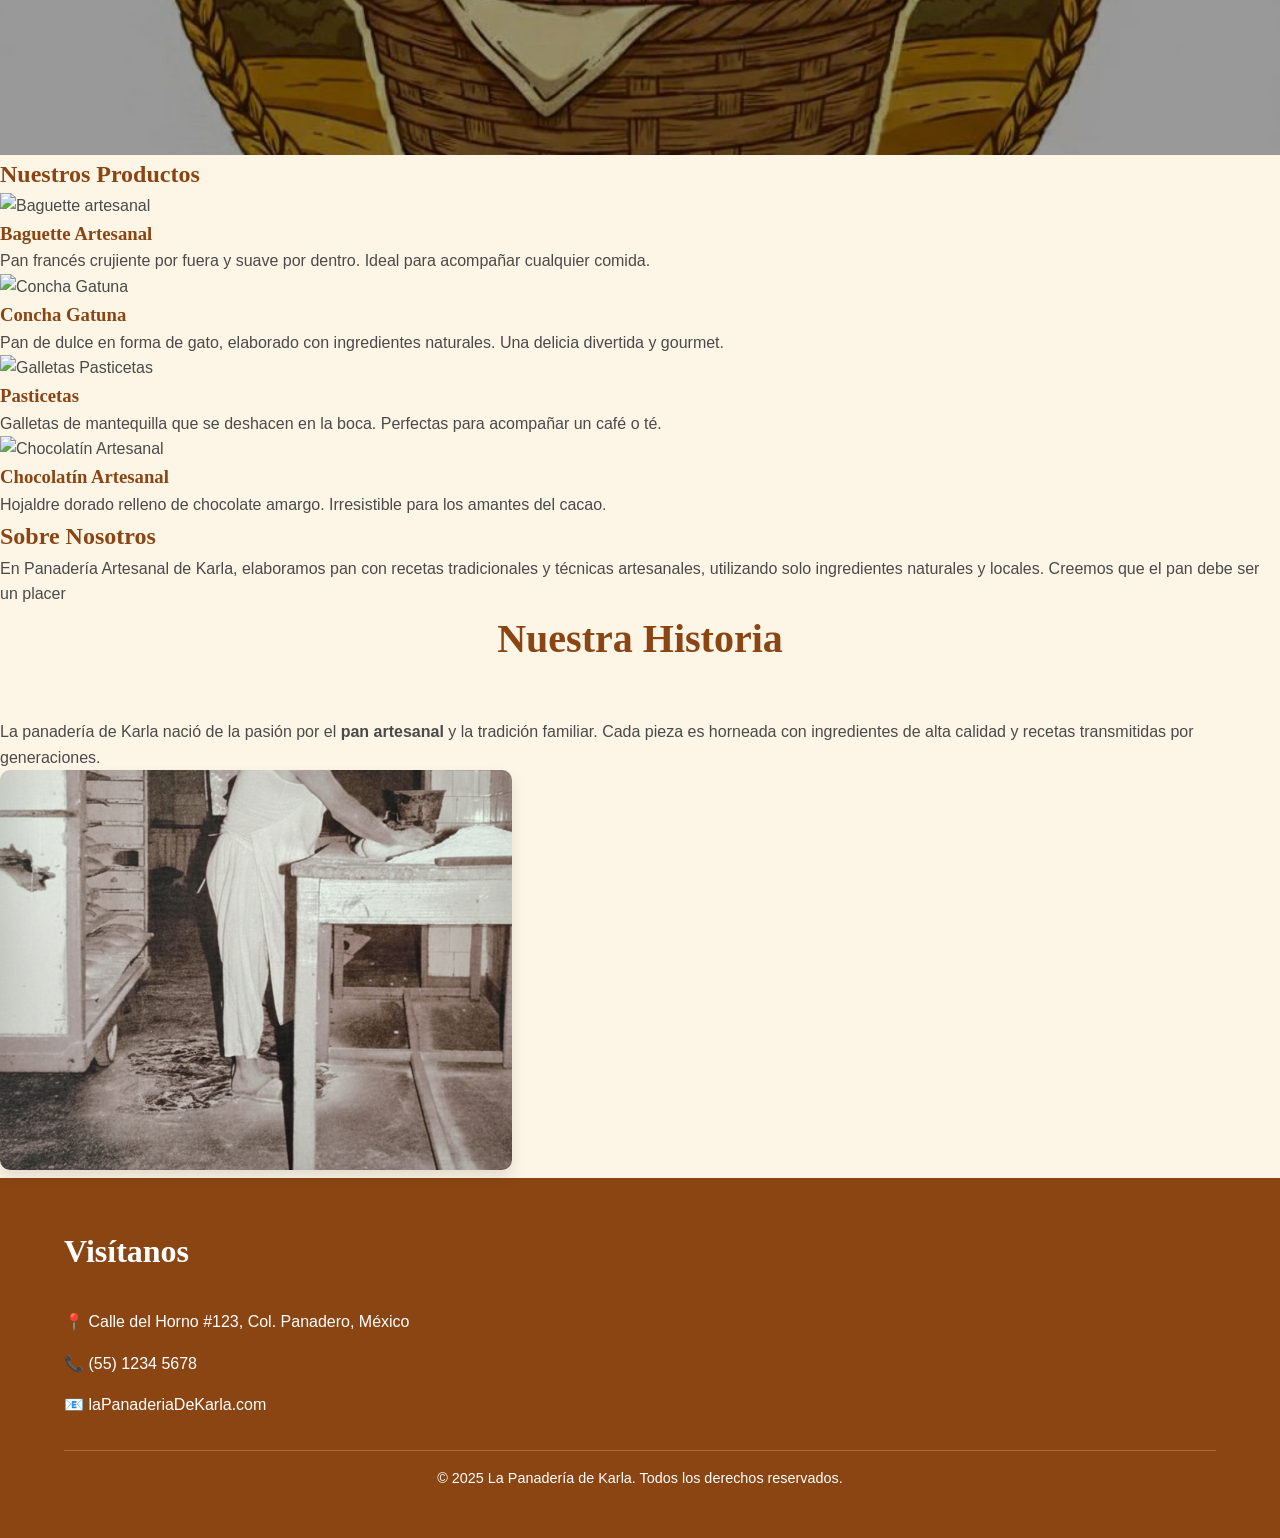
==== commit 546a93ef: "Update index.html" ====
--- a/index.html
+++ b/index.html
@@ -1,114 +1,68 @@
 <!DOCTYPE html>
 <html lang="es">
 <head>
-  <meta charset="UTF-8">
-  <meta name="viewport" content="width=device-width, initial-scale=1.0">
-  <title>Panadería Artesanal de Karla</title>
-  <link rel="stylesheet" href="styles.css">
+    <meta charset="UTF-8">
+    <meta name="viewport" content="width=device-width, initial-scale=1.0">
+    <title>Panadería Artesanal de Karla</title>
+    <link rel="stylesheet" href="styles.css">
+    <link href="https://cdnjs.cloudflare.com/ajax/libs/font-awesome/6.0.0-beta3/css/all.min.css" rel="stylesheet">
 </head>
+
 <body>
-  <header>
-    <nav class="navbar">
-      <a href="index.html" class="navbar-logo">
-        <img src="imagenes/1760627696720.png" alt="La Panadería de Karla" class="logo-image-nav">
-      </a>
-      <input type="checkbox" id="menu-toggle" class="menu-toggle">
-      <label for="menu-toggle" class="hamburger">
-        <span class="line"></span>
-        <span class="line"></span>
-        <span class="line"></span>
-      </label>
-      <ul class="nav-links">
-        <li><a href="#home">Inicio</a></li>
-        <li><a href="#menu">Nuestro Menú</a></li>
-        <li><a href="#about">Sobre Nosotros</a></li>
-        <li><a href="#contact">Contacto</a></li>
-      </ul>
-    </nav>
-  </header>
+    <!-- HEADER -->
+    <header>
+        <div class="logo">
+            <img src="imagenes/1760627696720.png" alt="Logo de la Panadería Artesanal de Karla">
+            <h1>Panadería Artesanal de Karla</h1>
+        </div>
+        <nav>
+            <ul>
+                <li><a href="#inicio">Inicio</a></li>
+                <li><a href="#productos">Productos</a></li>
+                <li><a href="#nosotros">Nosotros</a></li>
+                <li><a href="#contacto">Contacto</a></li>
+            </ul>
+        </nav>
+    </header>
 
-  <main>
-    <section id="home" class="hero">
-      <div class="hero-content">
-        <p class="tagline">Horneado con el corazón y la tradición</p>
-        <h2>El Mejor Pan de la Región</h2>
-        <a href="#menu" class="btn primary">Explorar Menú</a>
-      </div>
-    </section>
+    <!-- SECCIÓN PRINCIPAL -->
+    <main id="inicio">
+        <section class="hero">
+            <h2>Pan hecho con amor y tradición</h2>
+            <p>Del horno a tu mesa, cada pieza está elaborada con ingredientes naturales y el toque artesanal que nos distingue.</p>
+        </section>
 
-    <section id="menu" class="menu-section">
-      <h2 class="section-title">Nuestras Especialidades</h2>
+        <section id="productos" class="productos">
+            <h2>Nuestros Productos</h2>
+            <div class="galeria">
+                <div class="producto">
+                    <img src="imagenes/baguette.jpg" alt="Baguette artesanal">
+                    <h3>Baguette Artesanal</h3>
+                    <p>Pan francés crujiente por fuera y suave por dentro. Ideal para acompañar cualquier comida.</p>
+                </div>
+                <div class="producto">
+                    <img src="imagenes/concha_gatuna.jpg" alt="Concha Gatuna">
+                    <h3>Concha Gatuna</h3>
+                    <p>Pan de dulce en forma de gato, elaborado con ingredientes naturales. Una delicia divertida y gourmet.</p>
+                </div>
+                <div class="producto">
+                    <img src="imagenes/pasticetas.jpg" alt="Galletas Pasticetas">
+                    <h3>Pasticetas</h3>
+                    <p>Galletas de mantequilla que se deshacen en la boca. Perfectas para acompañar un café o té.</p>
+                </div>
+                <div class="producto">
+                    <img src="imagenes/chocolatin.jpg" alt="Chocolatín Artesanal">
+                    <h3>Chocolatín Artesanal</h3>
+                    <p>Hojaldre dorado relleno de chocolate amargo. Irresistible para los amantes del cacao.</p>
+                </div>
+            </div>
+        </section>
 
-      <!-- BOTONES DE CATEGORÍAS -->
-      <div class="category-buttons">
-        <button class="btn secondary active" data-category="pan-dulce">Pan de Dulce</button>
-        <button class="btn secondary" data-category="pan-sal">Pan de Sal</button>
-        <button class="btn secondary" data-category="pasteles">Pasteles y Panqué</button>
-        <button class="btn secondary" data-category="galletas">Galletas</button>
-        <button class="btn secondary" data-category="temporada">Pan de Temporada</button>
-        <button class="btn secondary" data-category="eventos">Eventos</button>
-      </div>
-
-      <!-- PRODUCTOS -->
-      <div class="menu-grid">
-
-        <!-- PAN DE DULCE -->
-        <div class="menu-item" data-category="pan-dulce">
-          <a href="michiconchas.html">
-            <img src="imagenes/michiconchas.jpeg" alt="Michiconchas">
-            <h3>Michiconchas de Chocolate</h3>
-          </a>
-          <p>La favorita de siempre, con una costra crujiente de vainilla y chocolate.</p>
-        </div>
-
-        <div class="menu-item" data-category="pan-dulce">
-          <a href="roles_canela.html">
-            <img src="imagenes/IMG_20251023_111957752_HDR_AE.jpg" alt="Roles de Canela">
-            <h3>Roles de Canela</h3>
-          </a>
-          <p>Deliciosos roles de canela recién horneados con glaseado cremoso.</p>
-        </div>
-
-        <div class="menu-item" data-category="pan-dulce">
-          <a href="Chocolatin.html">
-            <img src="imagenes/IMG_20251023_112148978_HDR_AE.jpg" alt="Pan de Chocolate con Almendras">
-            <h3>Pan de Chocolate con Almendras</h3>
-          </a>
-          <p>Un clásico francés con un toque gourmet que conquista los sentidos.</p>
-        </div>
-
-        <div class="menu-item" data-category="pan-dulce">
-          <a href="Cuernitos.html">
-            <img src="imagenes/IMG_20251023_112115477_HDR_AE.jpg" alt="Cuernitos">
-            <h3>Cuernitos de Mantequilla Artesanales</h3>
-          </a>
-          <p>Perfectos para disfrutar solos o con café.</p>
-        </div>
-
-        <!-- PAN DE SAL -->
-        <div class="menu-item" data-category="pan-sal">
-          <a href="baguette.html">
-            <img src="imagenes/IMG-20251023-WA0003.jpg" alt="Baguette de Masa Madre">
-            <h3>Baguette de Masa Madre</h3>
-          </a>
-          <p>Corteza perfecta y miga alveolada. Ideal para acompañar tus comidas.</p>
-        </div>
-
-        <!-- GALLETAS -->
-        <div class="menu-item" data-category="galletas">
-          <a href="pasticetas.html">
-            <img src="imagenes/pastisetas.jpeg" alt="Pasticetas de Mantequilla">
-            <h3>Pasticetas</h3>
-          </a>
-          <p>Galletas de mantequilla que se deshacen en la boca.</p>
-        </div>
-
-      </div>
-    </section>
-
-    <section id="about" class="about-section">
-      <div class="about-content">
-        <h2 class="section-title">Nuestra Historia</h2>
+        <section id="nosotros" class="nosotros">
+            <h2>Sobre Nosotros</h2>
+            <p>En Panadería Artesanal de Karla, elaboramos pan con recetas tradicionales y técnicas artesanales, 
+              utilizando solo ingredientes naturales y locales. Creemos que el pan debe ser un placer   
+              <h2 class="section-title">Nuestra Historia</h2>
         <p>La panadería de Karla nació de la pasión por el <b>pan artesanal</b> y la tradición familiar.
           Cada pieza es horneada con ingredientes de alta calidad y recetas transmitidas por generaciones.</p>
       </div>
--- a/styles.css
+++ b/styles.css
@@ -503,3 +503,16 @@
         justify-content: flex-start; /* Alinea los botones a la izquierda */
     }
 }
+/* BOTONES DE CATEGORÍA */
+.category-buttons {
+  display: flex;
+  flex-wrap: wrap;
+  justify-content: center;
+  gap: 1rem;
+  margin-bottom: 2rem;
+}
+
+.category-buttons .btn.active {
+  background-color: var(--color-bread-crust);
+  color: var(--color-white);
+}
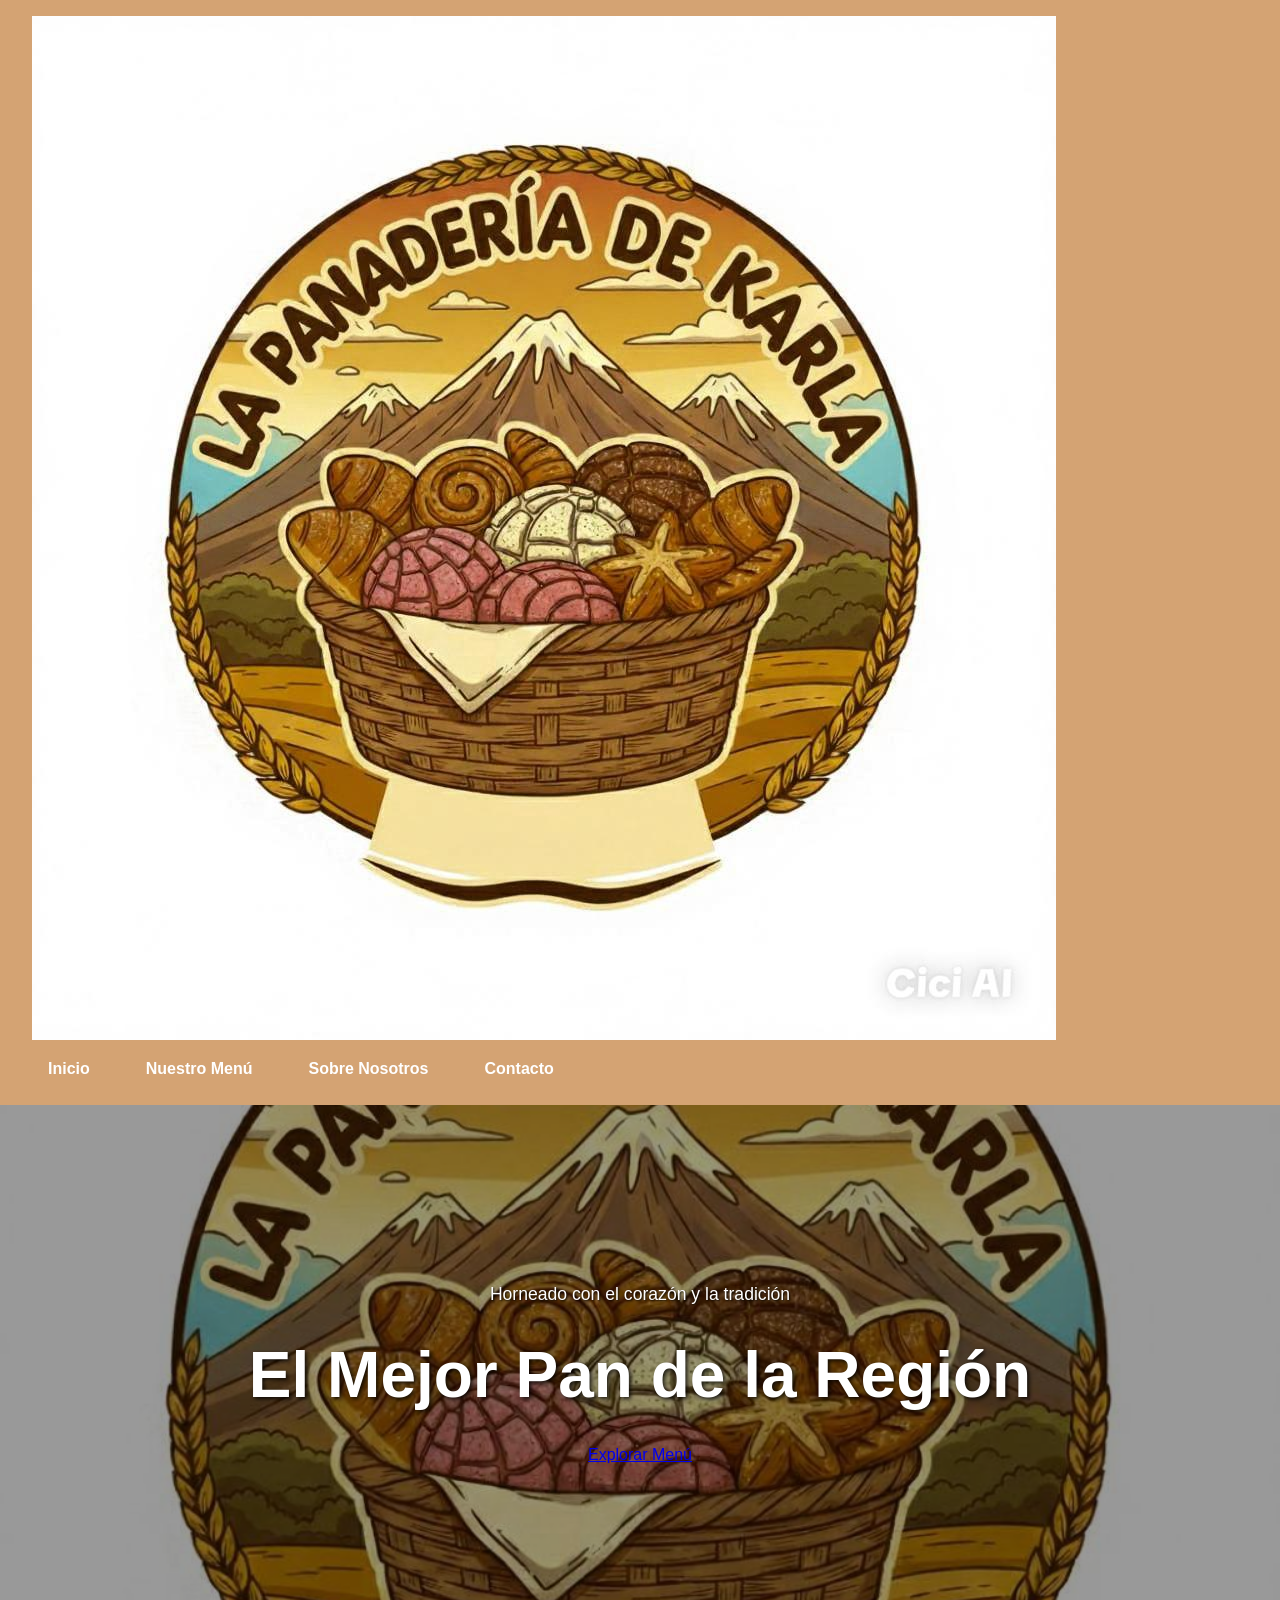
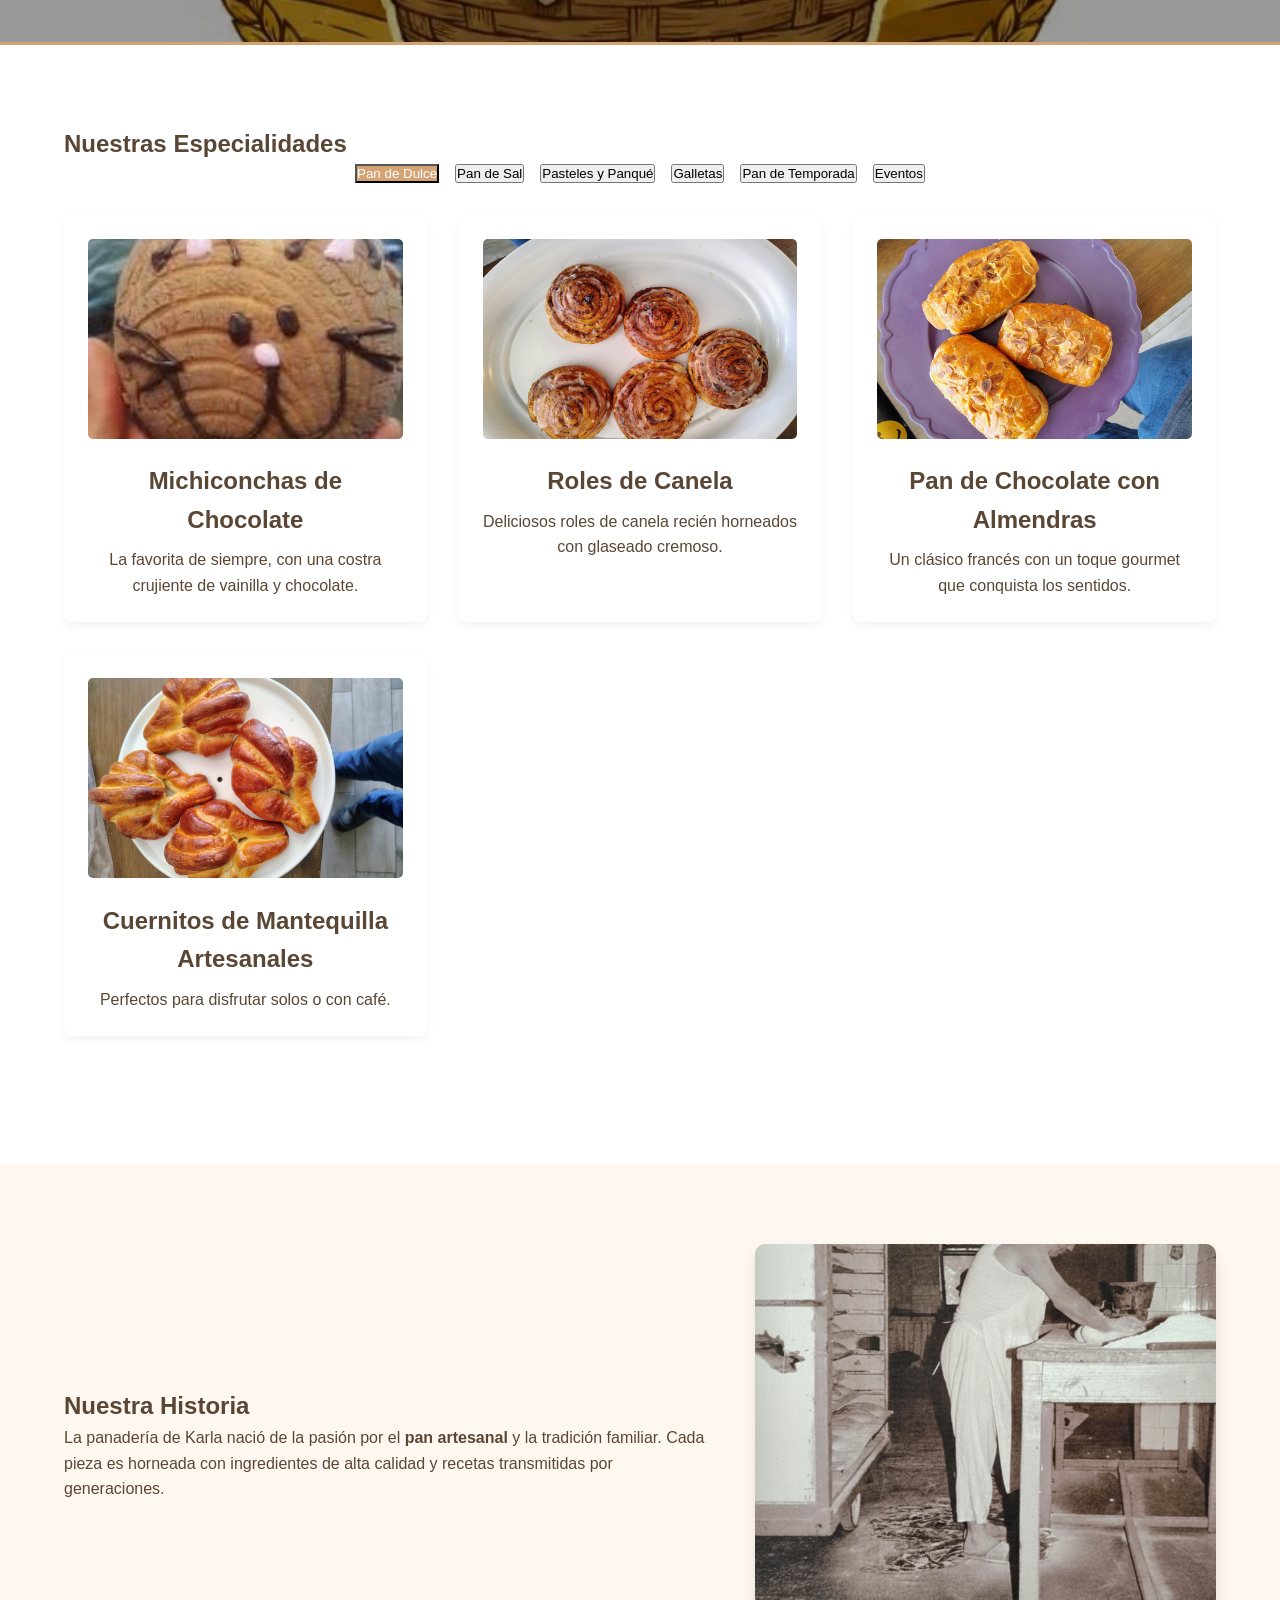
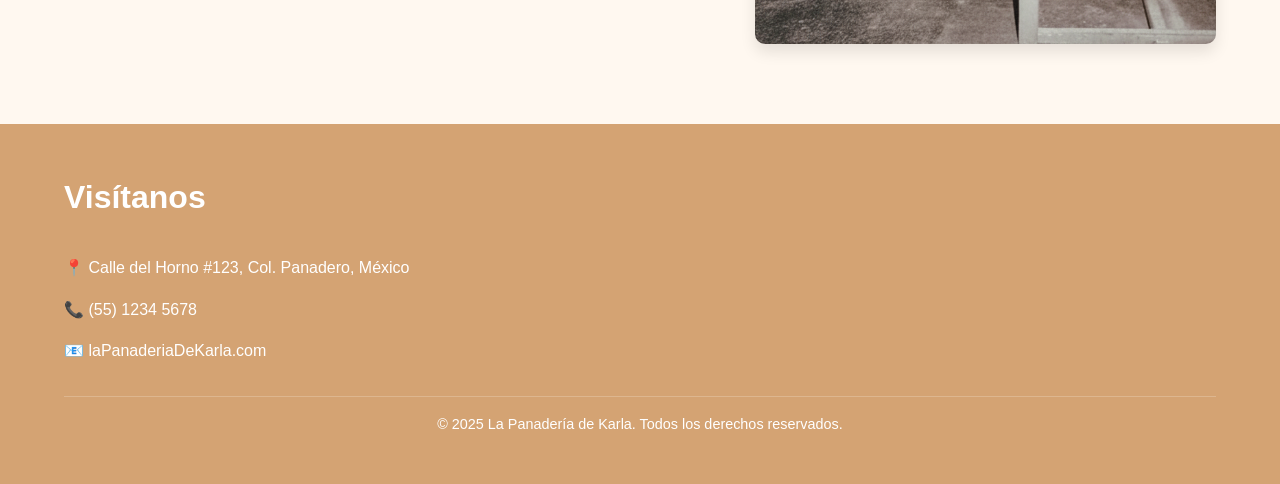
==== commit eb2399c8: "Update index.html" ====
--- a/index.html
+++ b/index.html
@@ -1,68 +1,114 @@
 <!DOCTYPE html>
 <html lang="es">
 <head>
-    <meta charset="UTF-8">
-    <meta name="viewport" content="width=device-width, initial-scale=1.0">
-    <title>Panadería Artesanal de Karla</title>
-    <link rel="stylesheet" href="styles.css">
-    <link href="https://cdnjs.cloudflare.com/ajax/libs/font-awesome/6.0.0-beta3/css/all.min.css" rel="stylesheet">
+  <meta charset="UTF-8">
+  <meta name="viewport" content="width=device-width, initial-scale=1.0">
+  <title>Panadería Artesanal de Karla</title>
+  <link rel="stylesheet" href="styles.css">
 </head>
+<body>
+  <header>
+    <nav class="navbar">
+      <a href="index.html" class="navbar-logo">
+        <img src="imagenes/1760627696720.png" alt="La Panadería de Karla" class="logo-image-nav">
+      </a>
+      <input type="checkbox" id="menu-toggle" class="menu-toggle">
+      <label for="menu-toggle" class="hamburger">
+        <span class="line"></span>
+        <span class="line"></span>
+        <span class="line"></span>
+      </label>
+      <ul class="nav-links">
+        <li><a href="#home">Inicio</a></li>
+        <li><a href="#menu">Nuestro Menú</a></li>
+        <li><a href="#about">Sobre Nosotros</a></li>
+        <li><a href="#contact">Contacto</a></li>
+      </ul>
+    </nav>
+  </header>
 
-<body>
-    <!-- HEADER -->
-    <header>
-        <div class="logo">
-            <img src="imagenes/1760627696720.png" alt="Logo de la Panadería Artesanal de Karla">
-            <h1>Panadería Artesanal de Karla</h1>
+  <main>
+    <section id="home" class="hero">
+      <div class="hero-content">
+        <p class="tagline">Horneado con el corazón y la tradición</p>
+        <h2>El Mejor Pan de la Región</h2>
+        <a href="#menu" class="btn primary">Explorar Menú</a>
+      </div>
+    </section>
+
+    <section id="menu" class="menu-section">
+      <h2 class="section-title">Nuestras Especialidades</h2>
+
+      <!-- BOTONES DE CATEGORÍAS -->
+      <div class="category-buttons">
+        <button class="btn secondary active" data-category="pan-dulce">Pan de Dulce</button>
+        <button class="btn secondary" data-category="pan-sal">Pan de Sal</button>
+        <button class="btn secondary" data-category="pasteles">Pasteles y Panqué</button>
+        <button class="btn secondary" data-category="galletas">Galletas</button>
+        <button class="btn secondary" data-category="temporada">Pan de Temporada</button>
+        <button class="btn secondary" data-category="eventos">Eventos</button>
+      </div>
+
+      <!-- PRODUCTOS -->
+      <div class="menu-grid">
+
+        <!-- PAN DE DULCE -->
+        <div class="menu-item" data-category="pan-dulce">
+          <a href="michiconchas.html">
+            <img src="imagenes/michiconchas.jpeg" alt="Michiconchas">
+            <h3>Michiconchas de Chocolate</h3>
+          </a>
+          <p>La favorita de siempre, con una costra crujiente de vainilla y chocolate.</p>
         </div>
-        <nav>
-            <ul>
-                <li><a href="#inicio">Inicio</a></li>
-                <li><a href="#productos">Productos</a></li>
-                <li><a href="#nosotros">Nosotros</a></li>
-                <li><a href="#contacto">Contacto</a></li>
-            </ul>
-        </nav>
-    </header>
 
-    <!-- SECCIÓN PRINCIPAL -->
-    <main id="inicio">
-        <section class="hero">
-            <h2>Pan hecho con amor y tradición</h2>
-            <p>Del horno a tu mesa, cada pieza está elaborada con ingredientes naturales y el toque artesanal que nos distingue.</p>
-        </section>
+        <div class="menu-item" data-category="pan-dulce">
+          <a href="roles_canela.html">
+            <img src="imagenes/IMG_20251023_111957752_HDR_AE.jpg" alt="Roles de Canela">
+            <h3>Roles de Canela</h3>
+          </a>
+          <p>Deliciosos roles de canela recién horneados con glaseado cremoso.</p>
+        </div>
 
-        <section id="productos" class="productos">
-            <h2>Nuestros Productos</h2>
-            <div class="galeria">
-                <div class="producto">
-                    <img src="imagenes/baguette.jpg" alt="Baguette artesanal">
-                    <h3>Baguette Artesanal</h3>
-                    <p>Pan francés crujiente por fuera y suave por dentro. Ideal para acompañar cualquier comida.</p>
-                </div>
-                <div class="producto">
-                    <img src="imagenes/concha_gatuna.jpg" alt="Concha Gatuna">
-                    <h3>Concha Gatuna</h3>
-                    <p>Pan de dulce en forma de gato, elaborado con ingredientes naturales. Una delicia divertida y gourmet.</p>
-                </div>
-                <div class="producto">
-                    <img src="imagenes/pasticetas.jpg" alt="Galletas Pasticetas">
-                    <h3>Pasticetas</h3>
-                    <p>Galletas de mantequilla que se deshacen en la boca. Perfectas para acompañar un café o té.</p>
-                </div>
-                <div class="producto">
-                    <img src="imagenes/chocolatin.jpg" alt="Chocolatín Artesanal">
-                    <h3>Chocolatín Artesanal</h3>
-                    <p>Hojaldre dorado relleno de chocolate amargo. Irresistible para los amantes del cacao.</p>
-                </div>
-            </div>
-        </section>
+        <div class="menu-item" data-category="pan-dulce">
+          <a href="Chocolatin.html">
+            <img src="imagenes/IMG_20251023_112148978_HDR_AE.jpg" alt="Pan de Chocolate con Almendras">
+            <h3>Pan de Chocolate con Almendras</h3>
+          </a>
+          <p>Un clásico francés con un toque gourmet que conquista los sentidos.</p>
+        </div>
 
-        <section id="nosotros" class="nosotros">
-            <h2>Sobre Nosotros</h2>
-            <p>En Panadería Artesanal de Karla, elaboramos pan con recetas tradicionales y técnicas artesanales, 
-              utilizando solo ingredientes naturales y locales. Creemos que el pan debe ser un placer   
-              <h2 class="section-title">Nuestra Historia</h2>
+        <div class="menu-item" data-category="pan-dulce">
+          <a href="Cuernitos.html">
+            <img src="imagenes/IMG_20251023_112115477_HDR_AE.jpg" alt="Cuernitos">
+            <h3>Cuernitos de Mantequilla Artesanales</h3>
+          </a>
+          <p>Perfectos para disfrutar solos o con café.</p>
+        </div>
+
+        <!-- PAN DE SAL -->
+        <div class="menu-item" data-category="pan-sal">
+          <a href="baguette.html">
+            <img src="imagenes/IMG-20251023-WA0003.jpg" alt="Baguette de Masa Madre">
+            <h3>Baguette de Masa Madre</h3>
+          </a>
+          <p>Corteza perfecta y miga alveolada. Ideal para acompañar tus comidas.</p>
+        </div>
+
+        <!-- GALLETAS -->
+        <div class="menu-item" data-category="galletas">
+          <a href="pasticetas.html">
+            <img src="imagenes/pastisetas.jpeg" alt="Pasticetas de Mantequilla">
+            <h3>Pasticetas</h3>
+          </a>
+          <p>Galletas de mantequilla que se deshacen en la boca.</p>
+        </div>
+
+      </div>
+    </section>
+
+    <section id="about" class="about-section">
+      <div class="about-content">
+        <h2 class="section-title">Nuestra Historia</h2>
         <p>La panadería de Karla nació de la pasión por el <b>pan artesanal</b> y la tradición familiar.
           Cada pieza es horneada con ingredientes de alta calidad y recetas transmitidas por generaciones.</p>
       </div>
--- a/styles.css
+++ b/styles.css
@@ -1,151 +1,237 @@
-/* VARIABLES DE COLOR */
+/* ------------------------------------------- */
+/* PALETA DE COLORES Y VARIABLES GLOBALES */
+/* ------------------------------------------- */
 :root {
-    --color-bread-crust: #8b4513;
-    --color-bread-inner: #f4a460;
-    --color-background: #fdf5e6;
-    --color-text: #4a4a4a;
-    --color-white: #ffffff;
-    --color-border: #ccc;
-    --color-gray-light: #f0f0f0;
-    --color-gray-medium: #999;
-}
-
-/* RESET Y FUENTES */
-*,
-*::before,
-*::after {
-    margin: 0;
-    padding: 0;
-    box-sizing: border-box;
+  --color-bread-crust: #d4a373; /* color de corteza */
+  --color-bread-inner: #f5d6a0; /* miga suave */
+  --color-white: #ffffff;
+  --color-dark: #5a4634;
+  --color-bg: #fff8f0;
+  --color-shadow: rgba(0, 0, 0, 0.15);
+  --transition: 0.3s ease;
+  --font-main: 'Poppins', sans-serif;
+}
+
+/* ------------------------------------------- */
+/* RESETEO BÁSICO */
+/* ------------------------------------------- */
+* {
+  margin: 0;
+  padding: 0;
+  box-sizing: border-box;
 }
 
 body {
-    font-family: 'Roboto', sans-serif;
-    color: var(--color-text);
-    background-color: var(--color-background);
-    line-height: 1.6;
-}
-
-h1,
-h2,
-h3 {
-    font-family: 'Playfair Display', serif;
-    color: var(--color-bread-crust);
-}
-
-a {
-    text-decoration: none;
-    color: var(--color-bread-crust);
-    transition: color 0.3s ease;
-}
-
-a:hover,
-a:focus {
-    color: #6d350c;
-}
-
-.section-title {
-    text-align: center;
-    font-size: 2.5rem;
-    margin-bottom: 3rem;
-}
-
-/* ------------------------ */
-/* ESTILOS DE BOTONES */
-/* ------------------------ */
-.btn {
-    display: inline-block;
-    padding: 10px 20px;
-    border-radius: 5px;
-    transition: background-color 0.3s ease, color 0.3s ease, border-color 0.3s ease;
-    font-weight: 700;
-    text-transform: uppercase;
-    text-align: center;
-    border: 2px solid transparent;
-    cursor: pointer;
-    -webkit-appearance: none;
-    -moz-appearance: none;
-    appearance: none;
-}
-
-/* Estilo Primario (Explorar Menú) */
-.btn.primary {
-    background-color: var(--color-bread-crust);
-    /* Marrón */
-    color: var(--color-white);
-}
-
-.btn.primary:hover,
-.btn.primary:focus {
-    background-color: #6d350c;
-    outline: none;
-    box-shadow: 0 2px 5px rgba(0, 0, 0, 0.2);
-}
-
-.btn.secondary {
-    background-color: transparent;
-    border-color: var(--color-bread-crust);
-    color: var(--color-bread-crust);
-}
-
-.btn.secondary:hover,
-.btn.secondary:focus {
-    background-color: var(--color-bread-crust);
-    color: var(--color-white);
-    outline: none;
-    box-shadow: 0 2px 5px rgba(0, 0, 0, 0.2);
-}
-
-/* ------------------------ */
-/* NAVEGACIÓN (HEADER) */
-/* ------------------------ */
+  font-family: var(--font-main);
+  background-color: var(--color-bg);
+  color: var(--color-dark);
+  line-height: 1.6;
+  overflow-x: hidden;
+}
+
+/* ------------------------------------------- */
+/* HEADER */
+/* ------------------------------------------- */
 header {
-    background-color: var(--color-white);
-    box-shadow: 0 2px 5px rgba(0, 0, 0, 0.1);
-    position: sticky;
-    top: 0;
-    z-index: 1000;
-}
-
-.navbar {
-    display: flex;
-    justify-content: space-between;
-    align-items: center;
-    padding: 0.5rem 5%;
-    min-height: 60px;
-    width: 100%;
-}
-
-/* Estilos para el logo en el Navbar (Ajuste para que no se corte) */
-.navbar-logo {
-    display: flex;
-    align-items: center;
-    /* QUITAMOS max-height para que la imagen lo defina, pero ajustamos la imagen directamente */
-}
-
-.logo-image-nav {
-    max-height: 50px;
-    /* ¡CLAVE! Esto reduce el tamaño de la imagen del navbar */
-    width: auto;
-    vertical-align: middle;
-}
-
-/* Estilos originales del logo */
-.logo {
-    font-size: 1.5rem;
-    margin: 0;
-}
-
-.logo-image {
-    max-height: 50px;
-    width: auto;
-    vertical-align: middle;
-}
-
-.nav-links {
-    list-style: none;
-    display: flex;
-}
+  display: flex;
+  justify-content: space-between;
+  align-items: center;
+  background-color: var(--color-bread-crust);
+  padding: 1rem 2rem;
+  box-shadow: 0 4px 10px var(--color-shadow);
+}
+
+header .logo {
+  display: flex;
+  align-items: center;
+  gap: 1rem;
+}
+
+header .logo img {
+  width: 60px;
+  height: 60px;
+  border-radius: 50%;
+}
+
+header .logo h1 {
+  font-size: 1.5rem;
+  color: var(--color-white);
+}
+
+/* Navegación */
+nav ul {
+  display: flex;
+  list-style: none;
+  gap: 1.5rem;
+}
+
+nav a {
+  text-decoration: none;
+  color: var(--color-white);
+  font-weight: 500;
+  transition: var(--transition);
+}
+
+nav a:hover {
+  color: var(--color-bread-inner);
+}
+
+/* ------------------------------------------- */
+/* SECCIÓN HERO */
+/* ------------------------------------------- */
+.hero {
+  text-align: center;
+  background-color: var(--color-bread-inner);
+  padding: 4rem 2rem;
+  color: var(--color-dark);
+  border-bottom: 3px solid var(--color-bread-crust);
+}
+
+.hero h2 {
+  font-size: 2.2rem;
+  margin-bottom: 1rem;
+}
+
+.hero p {
+  font-size: 1.1rem;
+  max-width: 600px;
+  margin: 0 auto;
+}
+
+/* ------------------------------------------- */
+/* PRODUCTOS */
+/* ------------------------------------------- */
+.productos {
+  text-align: center;
+  padding: 3rem 2rem;
+}
+
+.productos h2 {
+  font-size: 2rem;
+  margin-bottom: 2rem;
+  color: var(--color-bread-crust);
+}
+
+.galeria {
+  display: grid;
+  grid-template-columns: repeat(auto-fit, minmax(250px, 1fr));
+  gap: 2rem;
+}
+
+.producto {
+  background-color: var(--color-white);
+  border-radius: 20px;
+  box-shadow: 0 4px 10px var(--color-shadow);
+  padding: 1rem;
+  transition: transform var(--transition);
+}
+
+.producto:hover {
+  transform: scale(1.03);
+}
+
+.producto img {
+  width: 100%;
+  border-radius: 16px;
+  height: 200px;
+  object-fit: cover;
+  transition: transform var(--transition);
+}
+
+.producto:hover img {
+  transform: scale(1.05);
+}
+
+.producto h3 {
+  margin-top: 1rem;
+  color: var(--color-bread-crust);
+}
+
+.producto p {
+  font-size: 0.95rem;
+  color: var(--color-dark);
+  margin-top: 0.5rem;
+}
+
+/* ------------------------------------------- */
+/* NOSOTROS */
+/* ------------------------------------------- */
+.nosotros {
+  text-align: center;
+  background-color: var(--color-bread-inner);
+  padding: 3rem 2rem;
+  color: var(--color-dark);
+}
+
+.nosotros h2 {
+  font-size: 2rem;
+  margin-bottom: 1.5rem;
+}
+
+/* ------------------------------------------- */
+/* CONTACTO */
+/* ------------------------------------------- */
+.contacto {
+  text-align: center;
+  padding: 3rem 2rem;
+}
+
+.contacto h2 {
+  font-size: 2rem;
+  color: var(--color-bread-crust);
+  margin-bottom: 1rem;
+}
+
+.contacto p {
+  margin-bottom: 0.5rem;
+}
+
+/* ------------------------------------------- */
+/* BOTONES REDONDOS CON LOGO */
+/* ------------------------------------------- */
+.logo-buttons {
+  display: flex;
+  justify-content: center;
+  align-items: center;
+  gap: 1.5rem;
+  margin: 2rem 0;
+}
+
+.btn-logo {
+  width: 80px;
+  height: 80px;
+  border-radius: 50%;
+  border: none;
+  background-color: var(--color-white);
+  box-shadow: 0 4px 10px var(--color-shadow);
+  cursor: pointer;
+  overflow: hidden;
+  transition: transform 0.3s ease, box-shadow 0.3s ease;
+}
+
+.btn-logo:hover {
+  transform: scale(1.1);
+  box-shadow: 0 6px 14px rgba(0, 0, 0, 0.25);
+}
+
+.btn-logo img {
+  width: 100%;
+  height: 100%;
+  object-fit: cover;
+  border-radius: 50%;
+  transition: transform 0.4s ease;
+}
+
+.btn-logo:hover img {
+  transform: scale(1.2);
+}
+
+/* ------------------------------------------- */
+/* FOOTER */
+/* ------------------------------------------- */
+footer {
+  background-color: var(--color-bread-crust);
+  text-align:}
 
 .nav-links li a {
     padding: 0.5rem 1rem;
